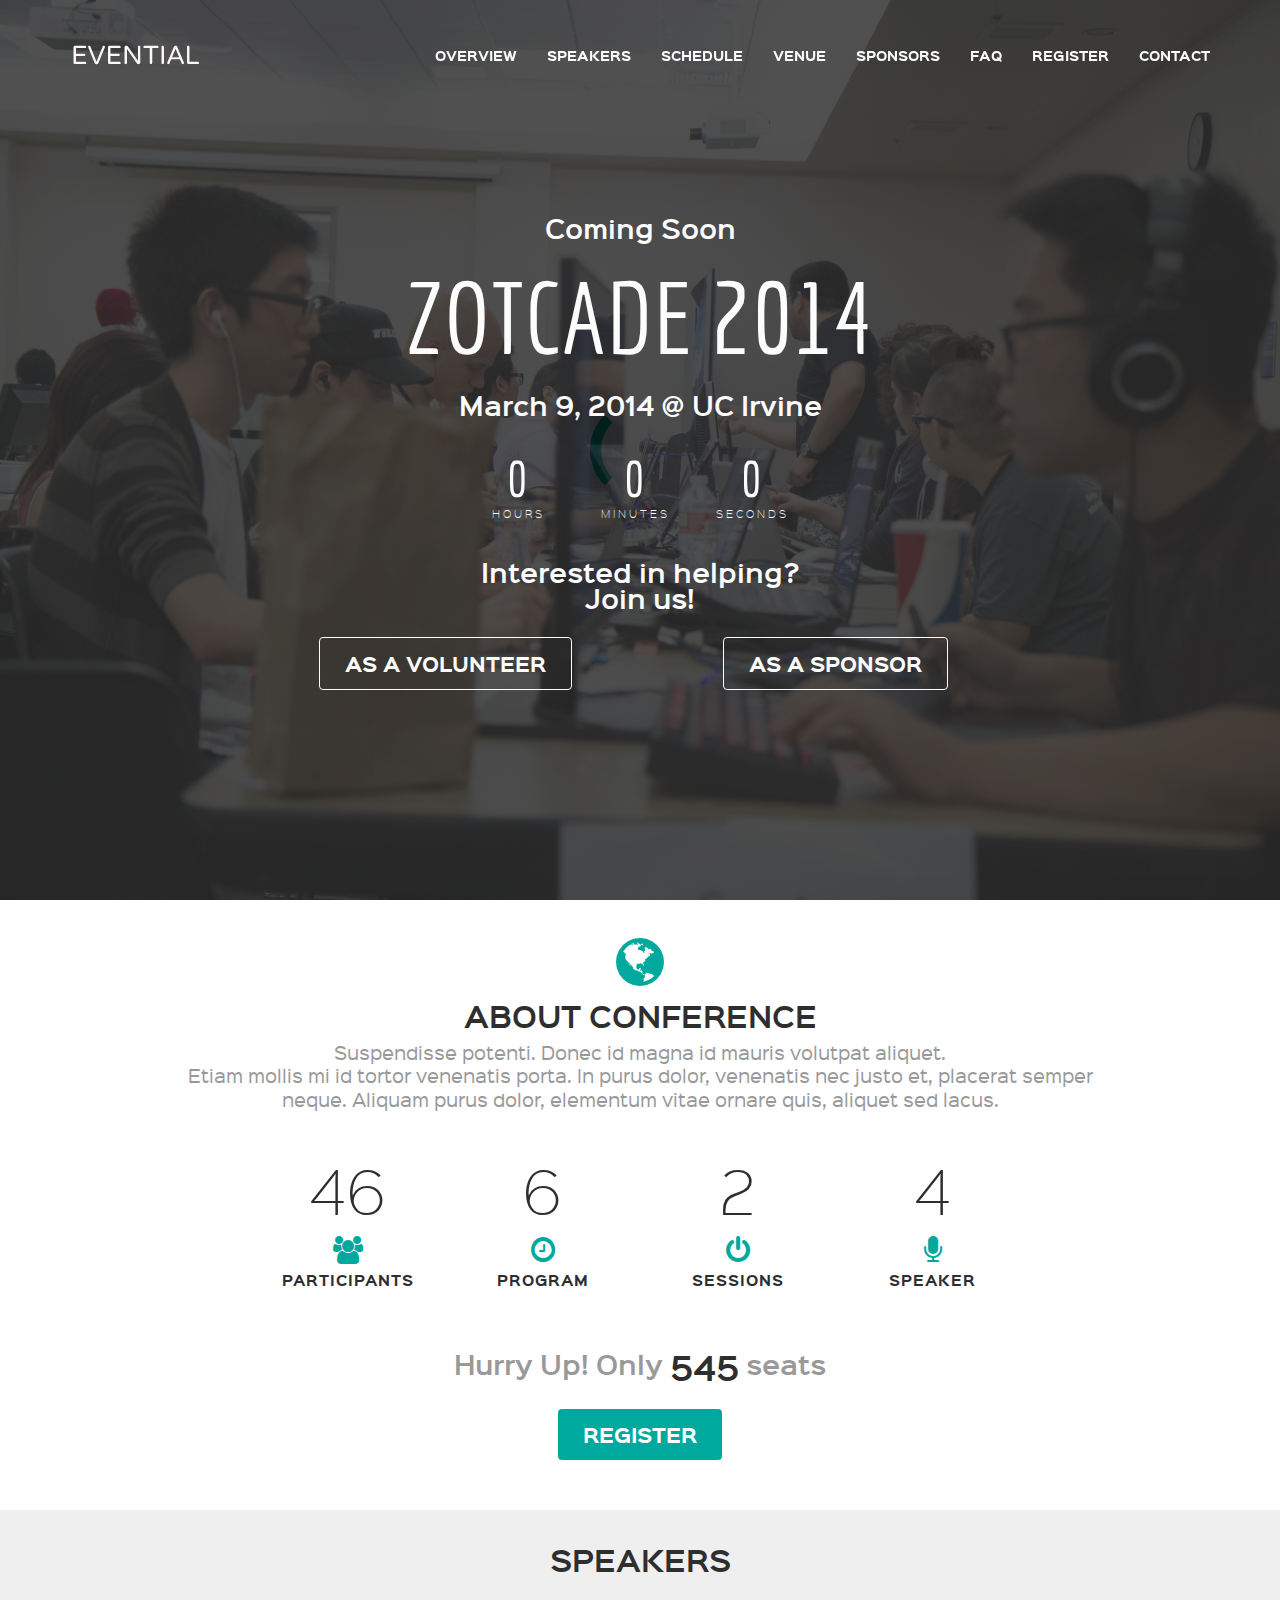
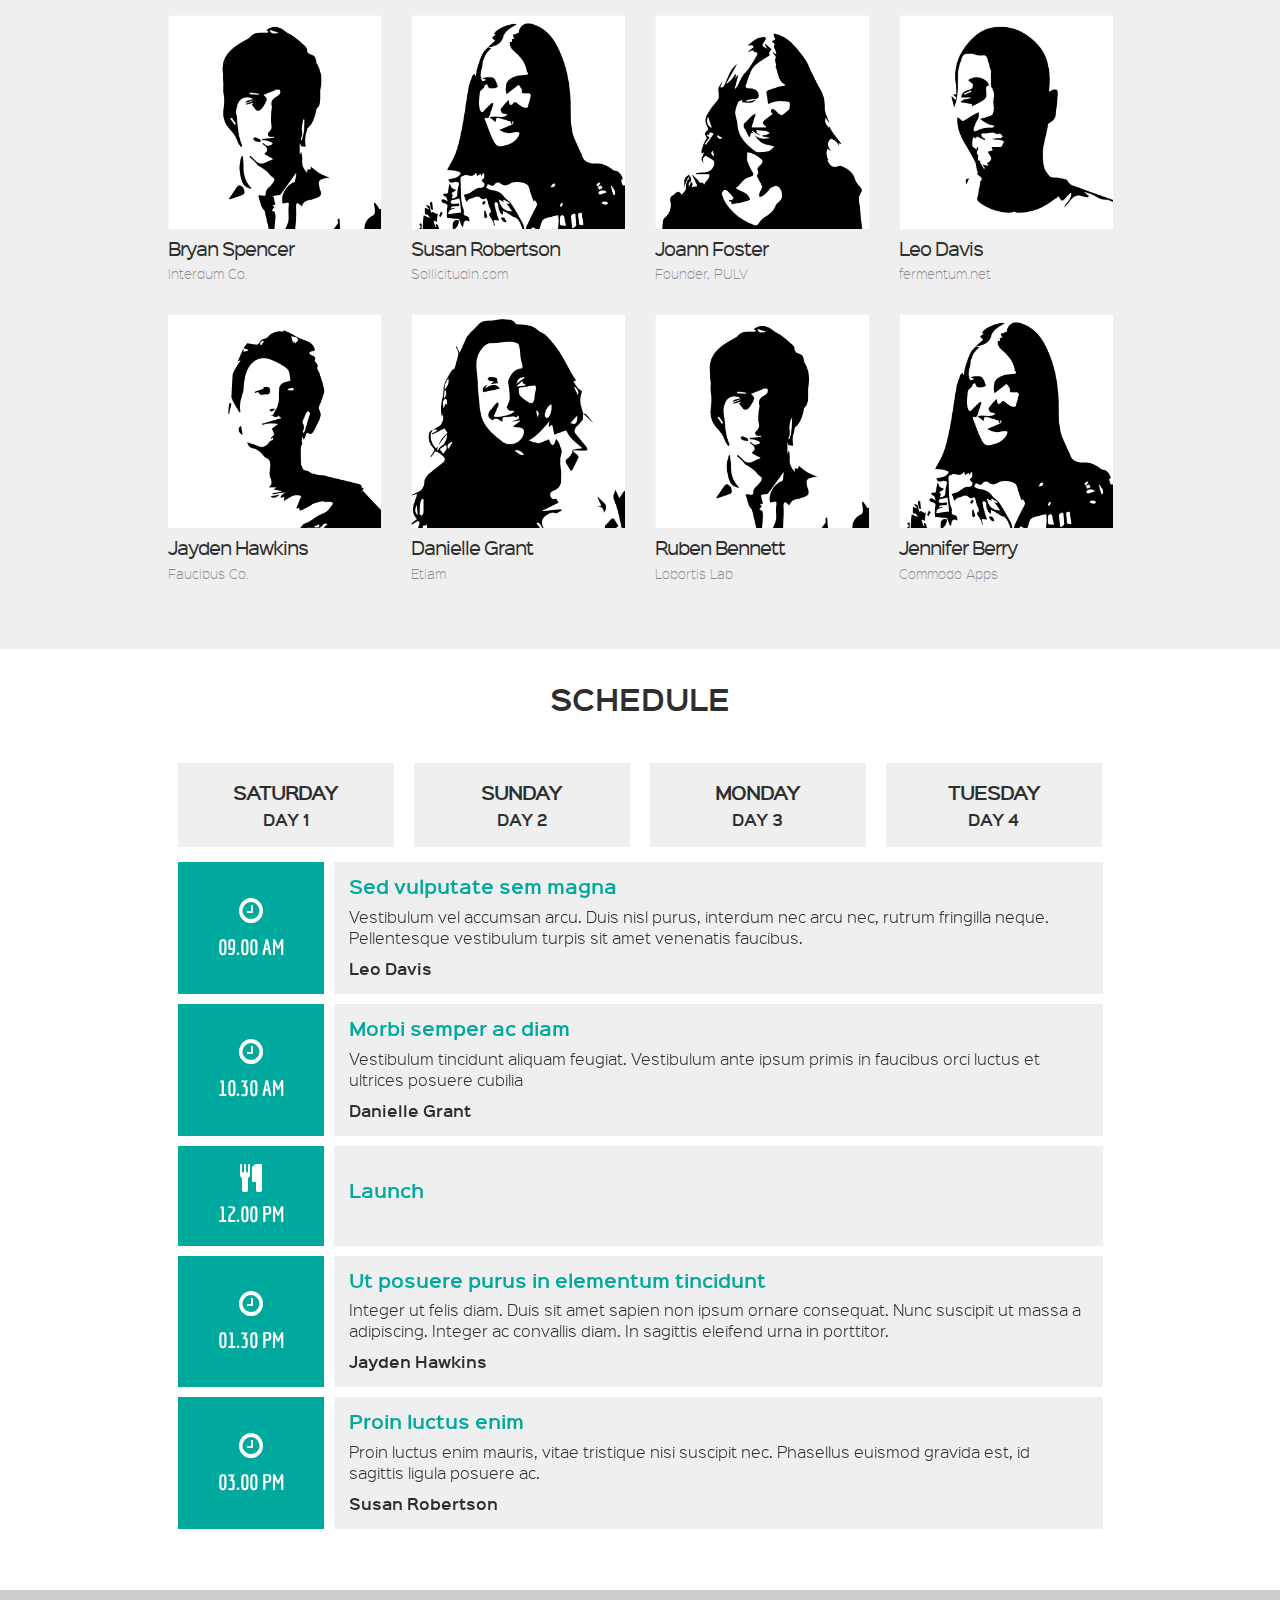
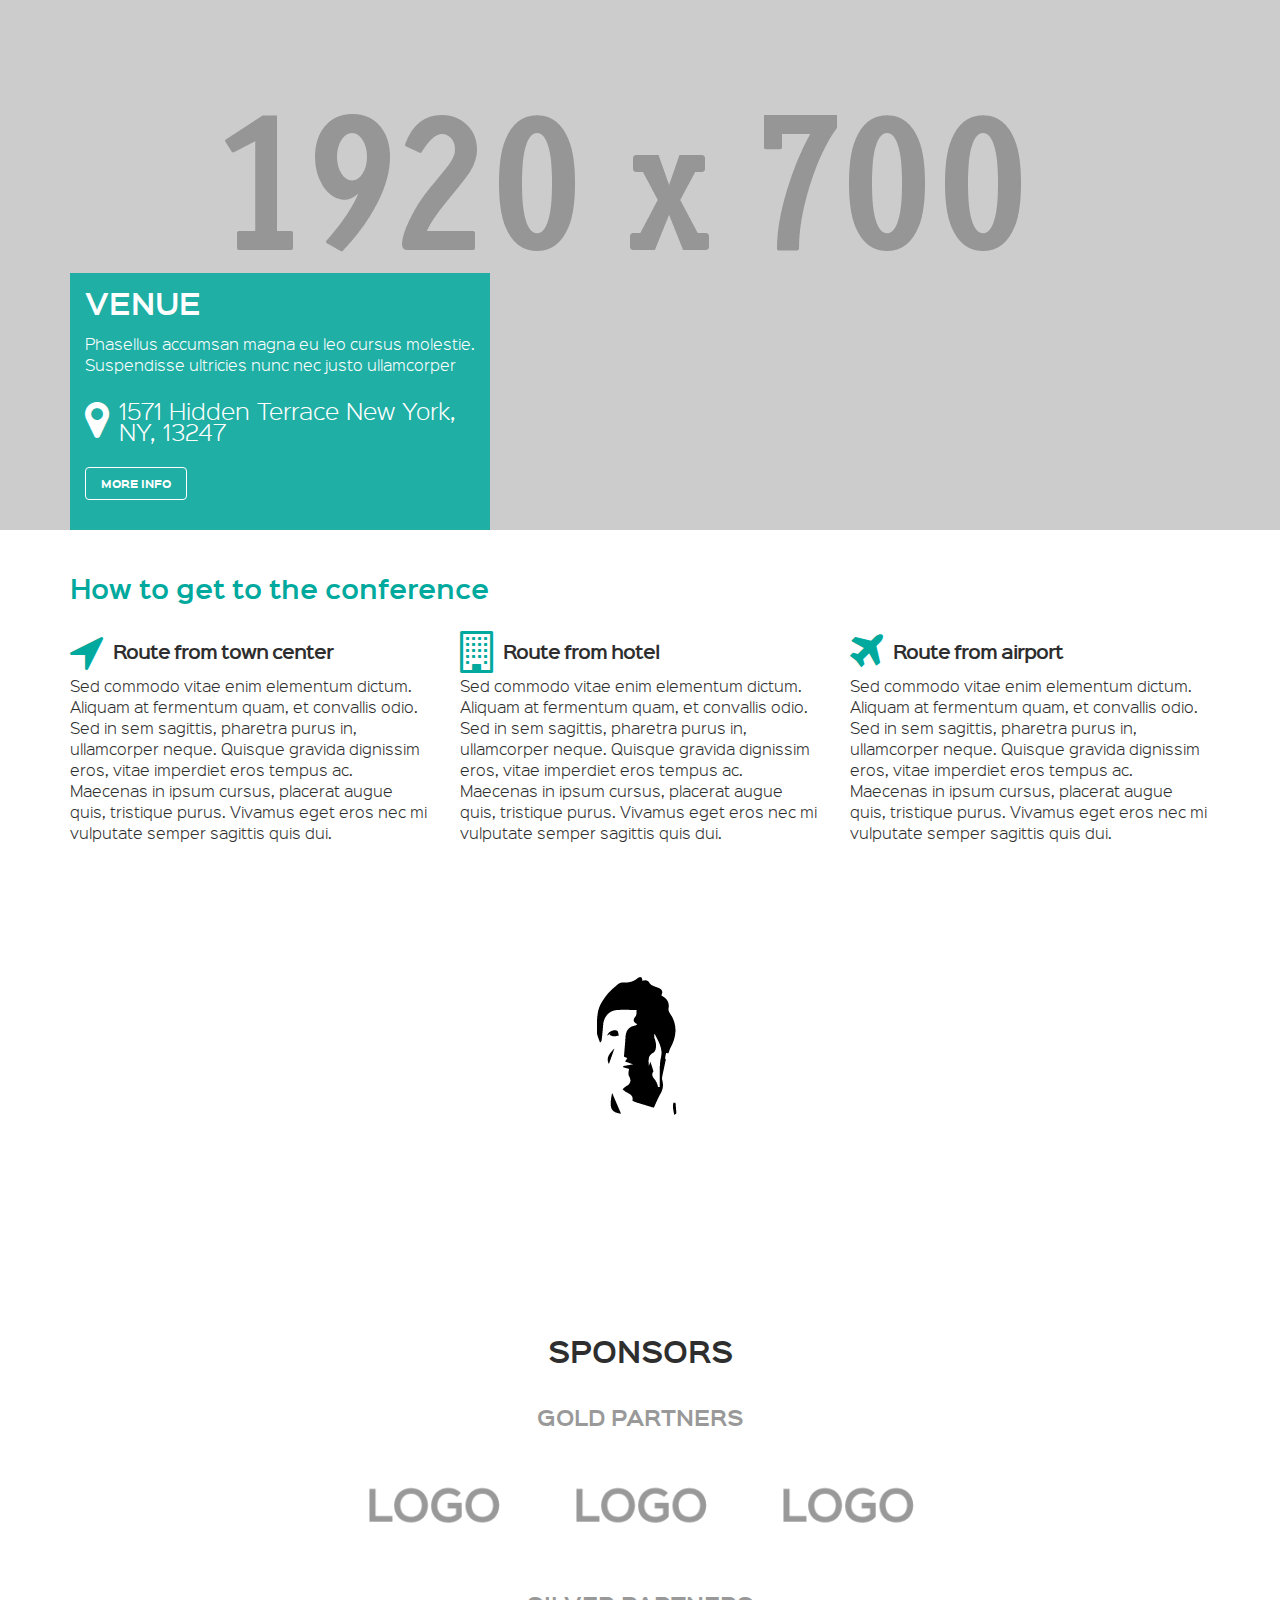
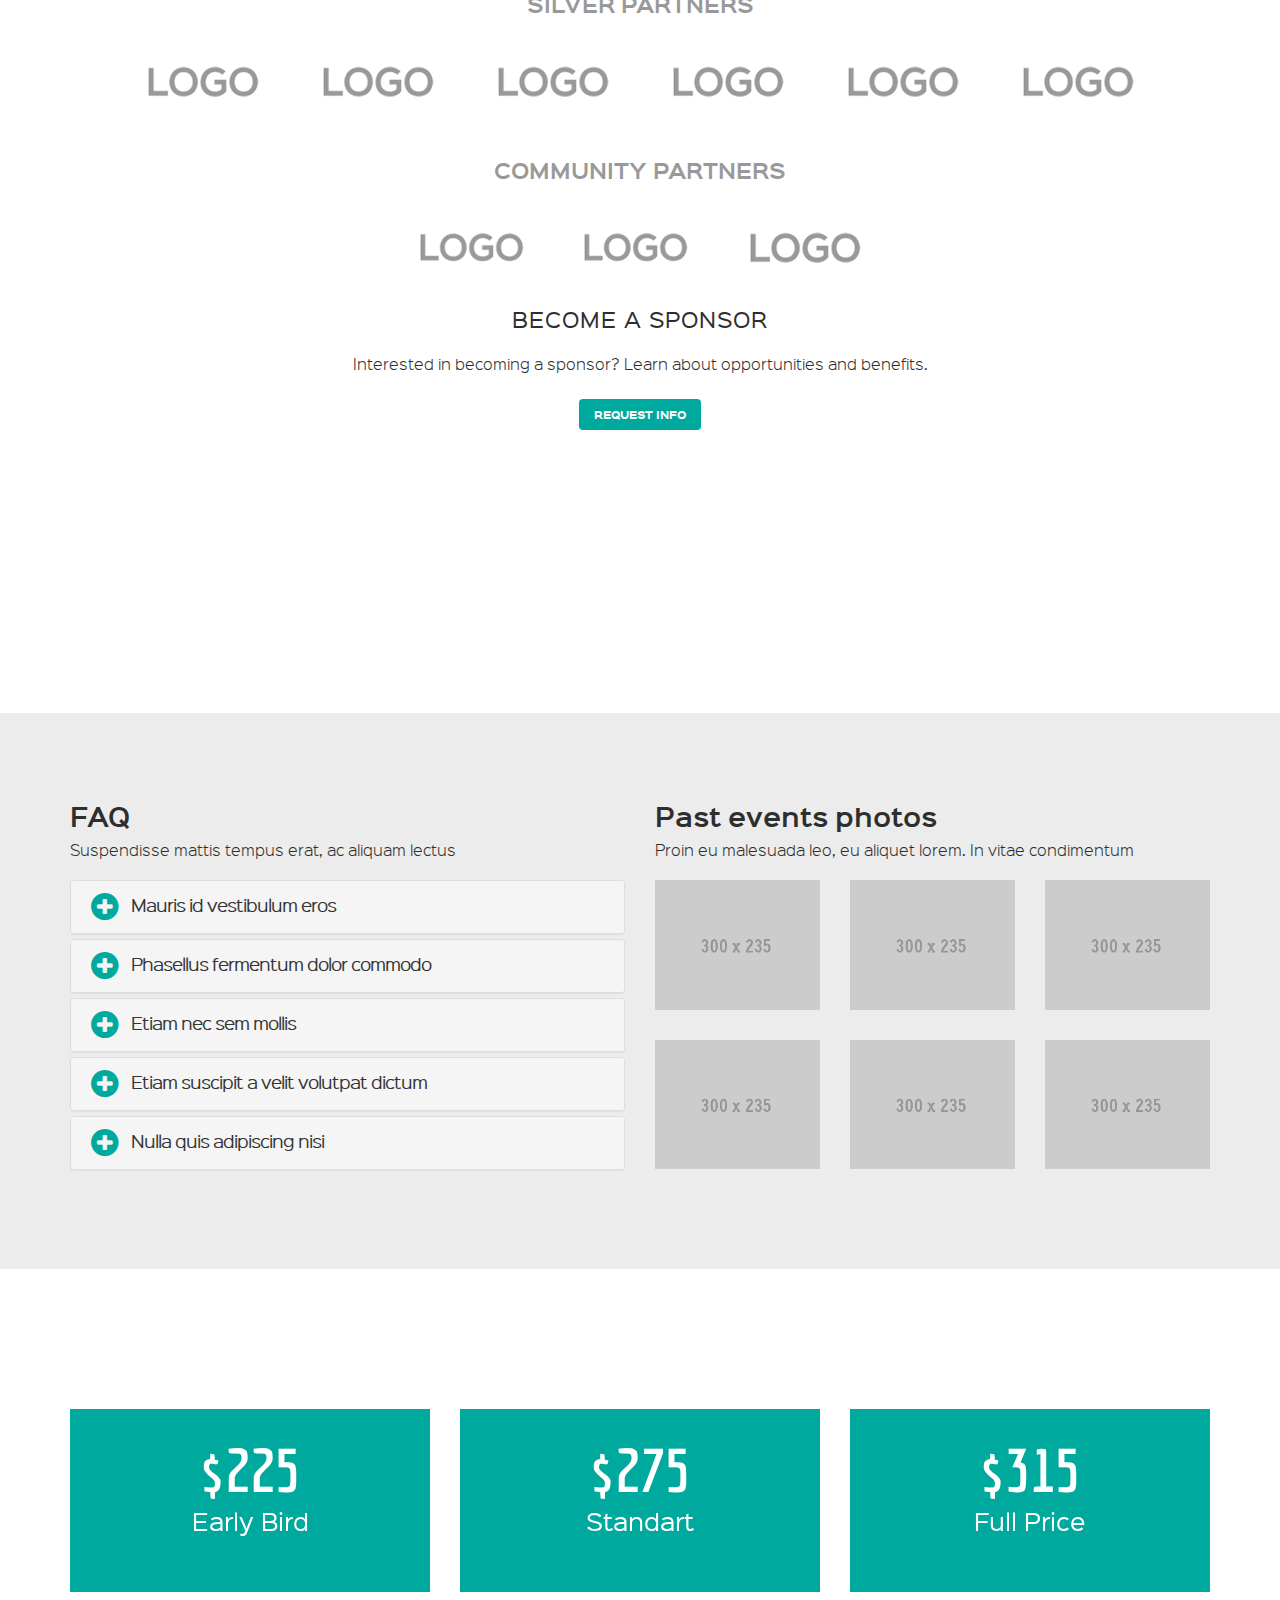
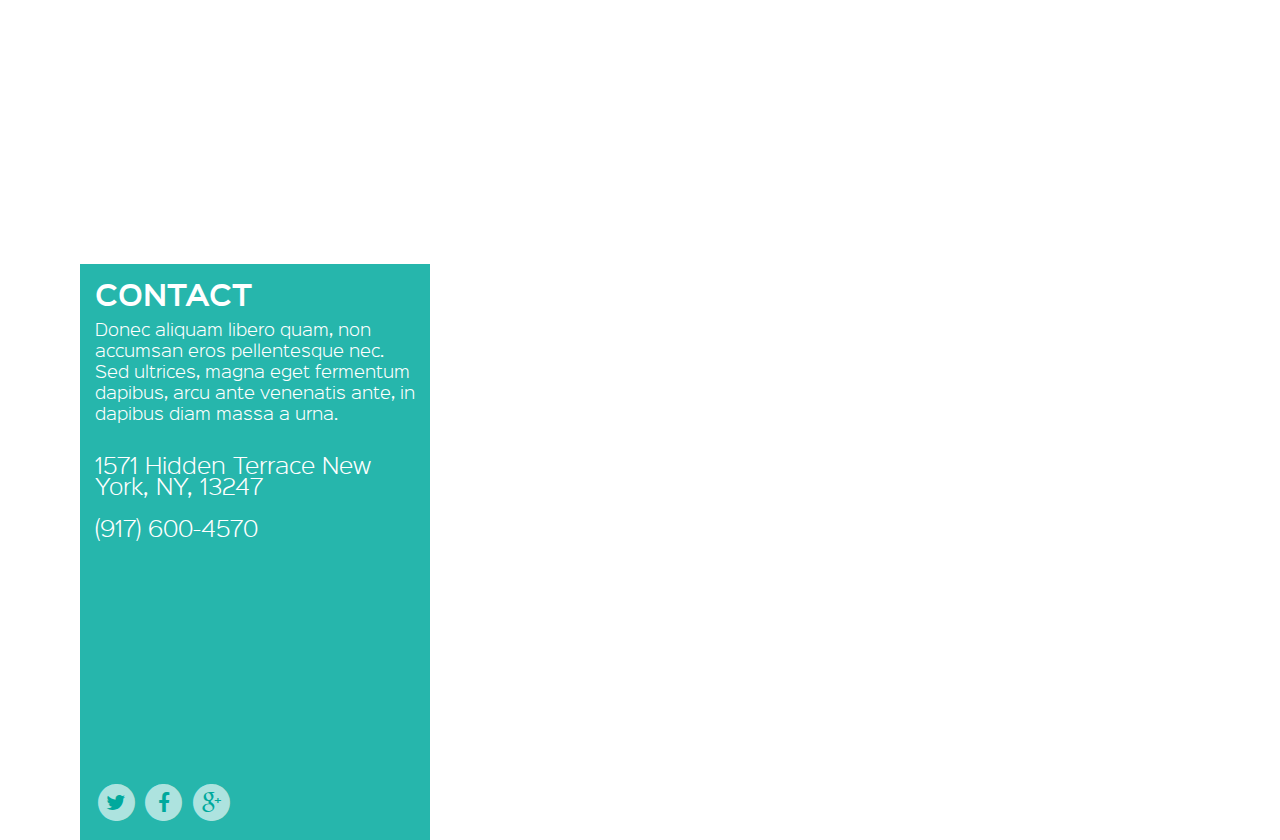
==== HTML/index.html @ 8c7cfa37 "all files for Zotcade website" ====
<!DOCTYPE html>
<!--[if lt IE 7]>      <html class="no-js lt-ie9 lt-ie8 lt-ie7"> <![endif]-->
<!--[if IE 7]>         <html class="no-js lt-ie9 lt-ie8"> <![endif]-->
<!--[if IE 8]>         <html class="no-js lt-ie9"> <![endif]-->
<!--[if gt IE 8]><!--> <html class="no-js"> <!--<![endif]-->
	<head>
    	
        <title>UCI | Zotcade 2014</title>
        
        <meta charset="utf-8">
        <meta http-equiv="X-UA-Compatible" content="IE=edge,chrome=1">
        <meta name="description" content="Evential - One Page Event HTML Template">
        <meta name="author" content="themecube">
        
        <!-- viewport settings -->
        <meta name="viewport" content="width=device-width, initial-scale=1.0, maximum-scale=1.0, user-scalable=no" />
        

        <!-- CSS -->
        <link rel="stylesheet" href="css/bootstrap.css">
        <link rel="stylesheet" href="css/font-awesome.min.css">
        <link rel="stylesheet" href="css/jquery.countdown.css">
        <link rel="stylesheet" href="css/magnific-popup.css">
        <link rel="stylesheet" href="css/flipCard.css">
        <link rel="stylesheet" href="css/owl.carousel.css">
        <link rel="stylesheet" href="css/owl.theme.css">
        
        <link rel="stylesheet" href="css/main.css">
        <link rel="stylesheet" href="css/color/green.css"><!-- Choose your color, green, blue, yellow, red, darkblue, purple -->


        <!-- Font -->
        <link href='http://fonts.googleapis.com/css?family=Economica:400,700' rel='stylesheet' type='text/css'>
        
        <!-- Favicon -->
        <link rel="shortcut icon" href="img/favicon.ico">


	</head>

	<body>
    
    	<!-- PRELOADING  -->
        <div id="preload">
        	<div class="preload">
                <div class="loader">
                    Loading...
                </div>
            </div>
        </div> 
        
        <!-- NAVIGATION -->
       	<nav class="navbar navbar-fixed-top navbar-custom" role="navigation">
          <!-- We use the fluid option here to avoid overriding the fixed width of a normal container within the narrow content columns. -->
          <div class="container">
            <div data-scroll-header class="navbar-header">
              <button type="button" class="navbar-toggle" data-toggle="collapse" data-target="#nav">
                <span class="sr-only">Toggle navigation</span>
                <span class="icon-bar"></span>
                <span class="icon-bar"></span>
                <span class="icon-bar"></span>
              </button>
              <!-- 131 x 55 px logo.png -->
              <a class="navbar-brand" href="index.html"> <img src="img/logo.png" alt="logo"> </a>
            </div>
    
            <div class="collapse navbar-collapse" id="nav">
              <ul class="nav navbar-nav navbar-right uppercase">
                <li><a data-scroll href="#overview">overview</a></li>
                <li><a data-scroll href="#speakers">Speakers</a></li>
                <li><a data-scroll href="#schedule">Schedule</a></li>
                <li><a data-scroll href="#venue">Venue</a></li>
                <li><a data-scroll href="#sponsors">Sponsors</a></li>
                <li><a data-scroll href="#faq-gallery">FAQ</a></li>
                <li><a data-scroll href="#register">Register</a></li>
                <li><a data-scroll href="#contact">Contact</a></li>
              </ul>
            </div><!-- /.navbar-collapse -->
          </div>
        </nav>
       
      	<!-- TOP -->
        <section id="top" data-stellar-background-ratio="0.5">
        	<div class="countdown">
                <div class="container">
                    <div class="row">
                    	<div class="col-lg-8 col-lg-offset-2 text-center">
                            <h3>Coming Soon</h3>
                        	<h1 class="uppercase">Zotcade 2014</h1>
                            <h3>March 9, 2014 @ UC Irvine</h3>
                        </div>
                        
                        <div class="col-md-4 col-lg-4 col-md-offset-4  text-center">
                            <div id="countdown"></div>
                            <h3> Interested in helping? Join us! </h3>
                        </div>

                        <!-- Left register button-->
                        <div class="col-lg-4 col-lg-offset-2 col-xs-6 text-center">
                            <!--<h3> Interested? Join Us! </h3> -->
                            <a class="button button-big button-light" data-scroll href="#register">As a Volunteer</a>
                        </div>

                        <div class="col-lg-4 col-xs-6 text-center">
                            <!--<h3> Interested? Join Us! </h3> -->
                            <a class="button button-big button-light" data-scroll href="#register">As a Sponsor</a>
                        </div>
                    </div>
                </div>
            </div>
        </section>
        
        <!-- OVERVIEW -->
        <section id="overview">
        	<div class="container">
            	<div class="row">
                	<div class="col-lg-10 col-lg-offset-1 text-center">
                    	<i class="fa fa-4x fa-globe"></i>
                    	<h2 class="uppercase">about conference</h2>
                        <p class="lead">Suspendisse potenti. Donec id magna id mauris volutpat aliquet.<br>Etiam mollis mi id tortor venenatis porta. In purus dolor, venenatis nec justo et, placerat semper neque. Aliquam purus dolor, elementum vitae ornare quis, aliquet sed lacus.</p>
                    </div>
                    
                    
                    <!-- MILESTONE -->
                    <div id="milestone">
                        <div class="col-lg-8 col-lg-offset-2 text-center">
                            <div class="row">
                            
                                <div class="fact col-xs-6 col-md-3 col-lg-3">
                                    <p class="timer" data-to="575" data-speed="10000"></p>
                                    <i class="fa fa-2x fa-users"></i>
                                    <p>participants</p>
                                    
                                </div>
                            
                                <div class="fact col-xs-6 col-md-3 col-lg-3">
                                    <p class="timer" data-to="76" data-speed="10000"></p>
                                    <i class="fa fa-2x fa-clock-o"></i>
                                    <p>program</p>
                                </div>
                            
                                <div class="fact col-xs-6 col-md-3 col-lg-3">
                                    <p class="timer" data-to="28" data-speed="10000"></p>
                                    <i class="fa fa-2x fa-power-off"></i>
                                    <p>sessions</p>
                                </div>
                            
                                <div class="fact col-xs-6 col-md-3 col-lg-3">
                                    <p class="timer" data-to="49" data-speed="10000"></p>
                                    <i class="fa fa-2x fa-microphone"></i>
                                    <p>speaker</p>
                                </div>
                                
                            </div>
                        </div>
                    </div>
                    
                    
                    <div class="col-lg-8 col-lg-offset-2 text-center">
                    	<h3>Hurry Up! Only <span class="timer" data-from="575" data-to="198" data-speed="10000"></span> seats</h3>
                    	<a class="button button-big button-dark" data-scroll href="#register">register</a>
                    </div>
                   
                </div>
            </div>
        </section>
        
        <!-- SPEAKERS -->
        <section id="speakers">
        	<div class="container">
            	<div class="row">
                	<div class="col-lg-10 col-lg-offset-1">
                    	<h2 class="uppercase text-center">speakers</h2>
                        
                        <div class="row">
                        	
                            <!-- speaker 1 -->
                        	<div class="speaker col-xs-12 col-sm-4 col-md-3 col-lg-3">
                                <figure>
                                    <img class="img-responsive" src="img/speaker1.png" alt="">
                                	<figcaption>
                                    	<h4>Bryan Spencer</h4> 
                                        <p>Aliquam ut laoreet velit. Proin orci est, vulputate aliquam eu, tincidunt laoreet lorem.</p>
                                        <a class="speaker-detail" href="speaker-detail.html"><i class="fa fa-2x fa-external-link"></i></a>
                                        <div class="social">
                                        	<a href="#"><i class="fa fa-2x fa-facebook-square"></i></a>
                                            <a href="#"><i class="fa fa-2x fa-twitter-square"></i></a>
                                        </div>
                                    </figcaption>
                                </figure>
                                
                                <h4>Bryan Spencer</h4>
                                <span class="title">Interdum Co.</span>
                            </div>
                            
                            <!-- speaker 2 -->
                            <div class="speaker col-xs-12 col-sm-4 col-md-3 col-lg-3">
                                <figure>
                                    <img class="img-responsive" src="img/speaker2.png" alt="">
                                	<figcaption>
                                    	<h4>Susan Robertson</h4>
                                        <p>Aliquam ut laoreet velit. Proin orci est, vulputate aliquam eu, tincidunt laoreet lorem.</p>
                                        <a class="speaker-detail" href="speaker-detail.html"><i class="fa fa-2x fa-external-link"></i></a>
                                        <div class="social">
                                        	<a href="#"><i class="fa fa-2x fa-facebook-square"></i></a>
                                            <a href="#"><i class="fa fa-2x fa-twitter-square"></i></a>
                                        </div>
                                    </figcaption>
                                </figure>
                                
                                <h4>Susan Robertson</h4>
                                <span class="title">Sollicitudin.com</span>
                            </div>
                            
                            <!-- speaker 3 -->
                            <div class="speaker col-xs-12 col-sm-4 col-md-3 col-lg-3">
                                <figure>
                                    <img class="img-responsive" src="img/speaker3.png" alt="">
                                	<figcaption>
                                    	<h4>Joann Foster</h4>
                                        <p>Aliquam ut laoreet velit. Proin orci est, vulputate aliquam eu, tincidunt laoreet lorem.</p>
                                        <a class="speaker-detail" href="speaker-detail.html"><i class="fa fa-2x fa-external-link"></i></a>
                                        <div class="social">
                                        	<a href="#"><i class="fa fa-2x fa-facebook-square"></i></a>
                                            <a href="#"><i class="fa fa-2x fa-twitter-square"></i></a>
                                        </div>
                                    </figcaption>
                                </figure>
                                
                                <h4>Joann Foster</h4>
                                <span class="title">Founder, PULV</span>
                            </div>
                            
                            <!-- speaker 4 -->
                            <div class="speaker col-xs-12 col-sm-4 col-md-3 col-lg-3">
                                <figure>
                                    <img class="img-responsive" src="img/speaker4.png" alt="">
                                	<figcaption>
                                    	<h4>Leo Davis</h4>
                                        <p>Aliquam ut laoreet velit. Proin orci est, vulputate aliquam eu, tincidunt laoreet lorem.</p>
                                        <a class="speaker-detail" href="speaker-detail.html"><i class="fa fa-2x fa-external-link"></i></a>
                                        <div class="social">
                                        	<a href="#"><i class="fa fa-2x fa-facebook-square"></i></a>
                                            <a href="#"><i class="fa fa-2x fa-twitter-square"></i></a>
                                        </div>
                                    </figcaption>
                                </figure>
                                
                                <h4>Leo Davis</h4>
                                <span class="title">fermentum.net</span>
                            </div>
                            
                            <!-- speaker 5 -->
                            <div class="speaker col-xs-12 col-sm-4 col-md-3 col-lg-3">
                                <figure>
                                    <img class="img-responsive" src="img/speaker5.png" alt="">
                                	<figcaption>
                                    	<h4>Jayden Hawkins</h4>
                                        <p>Aliquam ut laoreet velit. Proin orci est, vulputate aliquam eu, tincidunt laoreet lorem.</p>
                                        <a class="speaker-detail" href="speaker-detail.html"><i class="fa fa-2x fa-external-link"></i></a>
                                        <div class="social">
                                        	<a href="#"><i class="fa fa-2x fa-facebook-square"></i></a>
                                            <a href="#"><i class="fa fa-2x fa-twitter-square"></i></a>
                                        </div>
                                    </figcaption>
                                </figure>
                                
                                <h4>Jayden Hawkins</h4>
                                <span class="title">Faucibus Co.</span>
                            </div>
                            
                            <!-- speaker 6 -->
                            <div class="speaker col-xs-12 col-sm-4 col-md-3 col-lg-3">
                                <figure>
                                    <img class="img-responsive" src="img/speaker6.png" alt="">
                                	<figcaption>
                                    	<h4>Danielle Grant</h4>
                                        <p>Aliquam ut laoreet velit. Proin orci est, vulputate aliquam eu, tincidunt laoreet lorem.</p>
                                        <a class="speaker-detail" href="speaker-detail.html"><i class="fa fa-2x fa-external-link"></i></a>
                                        <div class="social">
                                        	<a href="#"><i class="fa fa-2x fa-facebook-square"></i></a>
                                            <a href="#"><i class="fa fa-2x fa-twitter-square"></i></a>
                                        </div>
                                    </figcaption>
                                </figure>
                                
                                <h4>Danielle Grant</h4>
                                <span class="title">Etiam</span>
                            </div>
                            
                            <!-- speaker 7 -->
                            <div class="speaker col-xs-12 col-sm-4 col-md-3 col-lg-3">
                                <figure>
                                    <img class="img-responsive" src="img/speaker7.png" alt="">
                                	<figcaption>
                                    	<h4>Ruben Bennett</h4>
                                        <p>Aliquam ut laoreet velit. Proin orci est, vulputate aliquam eu, tincidunt laoreet lorem.</p>
                                        <a class="speaker-detail" href="speaker-detail.html"><i class="fa fa-2x fa-external-link"></i></a>
                                        <div class="social">
                                        	<a href="#"><i class="fa fa-2x fa-facebook-square"></i></a>
                                            <a href="#"><i class="fa fa-2x fa-twitter-square"></i></a>
                                        </div>
                                    </figcaption>
                                </figure>
                                
                                <h4>Ruben Bennett</h4>
                                <span class="title">Lobortis Lab</span>
                            </div>
                            
                            <!-- speaker 8 -->
                            <div class="speaker col-xs-12 col-sm-4 col-md-3 col-lg-3">
                                <figure>
                                    <img class="img-responsive" src="img/speaker8.png" alt="">
                                	<figcaption>
                                    	<h4>Jennifer Berry</h4>
                                        <p>Aliquam ut laoreet velit. Proin orci est, vulputate aliquam eu, tincidunt laoreet lorem.</p>
                                        <a class="speaker-detail" href="speaker-detail.html"><i class="fa fa-2x fa-external-link"></i></a>
                                        <div class="social">
                                        	<a href="#"><i class="fa fa-2x fa-facebook-square"></i></a>
                                            <a href="#"><i class="fa fa-2x fa-twitter-square"></i></a>
                                        </div>
                                    </figcaption>
                                </figure>
                                
                                <h4>Jennifer Berry</h4>
                                <span class="title">Commodo Apps</span>
                            </div>
  
                        </div>
                    </div>
                </div>
            </div>
        </section>

        <!-- SCHEDULE -->
        <section id="schedule">
        	<div class="container">
            	<div class="row">
                	<div class="col-lg-10 col-lg-offset-1">
                    	<h2 class="uppercase text-center">Schedule</h2>
                        
                        <div id="days" class="owl-carousel">
                        	<div class="item uppercase">
                            	<h4 class="uppercase hidden-xs">saturday</h4>
                            	<h5>day 1</h5>
                            </div>
                            
                            <div class="item uppercase">
                            	<h4 class="uppercase hidden-xs">sunday</h4>
                            	<h5>day 2</h5>
                            </div>
                            
                            <div class="item uppercase">
                            	<h4 class="uppercase hidden-xs">monday</h4>
                            	<h5>day 3</h5>
                            </div>
                            
                            <div class="item uppercase">
                            	<h4 class="uppercase hidden-xs">tuesday</h4>
                            	<h5>day 4</h5>
                            </div>
						</div>
                        
                        <div id="timetable" class="owl-carousel owl-theme">
                        
                            <!-- DAY 1 -->
                            <div id="day1" class="item">
                            
                                <div class="event">
                                    <div class="event-inner">
                                        <div class="icon">
                                            <i class="fa fa-2x fa-clock-o"></i>
                                            <span class="time">09.00 AM</span>
                                        </div>
                                        
                                        <div class="description">
                                            <h3>Sed vulputate sem magna</h3>
                                            <p>Vestibulum vel accumsan arcu. Duis nisl purus, interdum nec arcu nec, rutrum fringilla neque. Pellentesque vestibulum turpis sit amet venenatis faucibus.</p>
                                            <span class="name">Leo Davis</span>
                                        </div>
                                    </div>
                                </div>
                                
                                <div class="event">
                                    <div class="event-inner">
                                        <div class="icon">
                                            <i class="fa fa-2x fa-clock-o"></i>
                                            <span class="time">10.30 AM</span>
                                        </div>
                                        
                                        <div class="description">
                                            <h3>Morbi semper ac diam</h3>
                                            <p>Vestibulum tincidunt aliquam feugiat. Vestibulum ante ipsum primis in faucibus orci luctus et ultrices posuere cubilia</p>
                                            <span class="name">Danielle Grant</span>
                                        </div>
                                    </div>
                                </div>
                                
                                <div class="event">
                                    <div class="event-inner">
                                        <div class="icon">
                                            <i class="fa fa-2x fa-cutlery"></i>
                                            <span class="time">12.00 PM</span>
                                        </div>
                                        
                                        <div class="description">
                                            <h3>Launch</h3>
                                        </div>
                                    </div>
                                </div>
                                
                                <div class="event">
                                    <div class="event-inner">
                                        <div class="icon">
                                            <i class="fa fa-2x fa-clock-o"></i>
                                            <span class="time">01.30 PM</span>
                                        </div>
                                        
                                        <div class="description">
                                            <h3>Ut posuere purus in elementum tincidunt</h3>
                                            <p>Integer ut felis diam. Duis sit amet sapien non ipsum ornare consequat. Nunc suscipit ut massa a adipiscing. Integer ac convallis diam. In sagittis eleifend urna in porttitor.</p>
                                            <span class="name">Jayden Hawkins</span>
                                        </div>
                                    </div>
                                </div>
                                
                                <div class="event">
                                    <div class="event-inner">
                                        <div class="icon">
                                            <i class="fa fa-2x fa-clock-o"></i>
                                            <span class="time">03.00 PM</span>
                                        </div>
                                        
                                        <div class="description">
                                            <h3>Proin luctus enim</h3>
                                            <p>Proin luctus enim mauris, vitae tristique nisi suscipit nec. Phasellus euismod gravida est, id sagittis ligula posuere ac.</p>
                                            <span class="name">Susan Robertson</span>
                                        </div>
                                    </div>
                                </div>
                            
                            </div>
                            
                            <!-- DAY 2 -->
                            <div id="day2" class="item">
                            
                                <div class="event">
                                    <div class="event-inner">
                                        <div class="icon">
                                            <i class="fa fa-2x fa-clock-o"></i>
                                            <span class="time">09.30 AM</span>
                                        </div>
                                        
                                        <div class="description">
                                            <h3>Quis bibendum purus viverra id</h3>
                                            <p>Nulla nulla risus, feugiat ut semper id, luctus ac neque. Sed fringilla, metus at elementum elementum, tortor ipsum convallis mi, non luctus sapien urna sed purus.</p>
                                            <span class="name">Warren Wallace</span>
                                        </div>
                                    </div>
                                </div>
                                
                                <div class="event">
                                    <div class="event-inner">
                                        <div class="icon">
                                            <i class="fa fa-2x fa-clock-o"></i>
                                            <span class="time">11.00 AM</span>
                                        </div>
                                        
                                        <div class="description">
                                            <h3>Aliquam pretium fringilla dignissim</h3>
                                            <p>Phasellus faucibus id est at tristique. Maecenas id metus posuere, pharetra tellus eu, iaculis elit. Etiam nec fringilla enim.</p>
                                            <span class="name">Marie Sanchez</span>
                                        </div>
                                    </div>
                                </div>
                                
                                <div class="event">
                                    <div class="event-inner">
                                        <div class="icon">
                                            <i class="fa fa-2x fa-cutlery"></i>
                                            <span class="time">12.30 PM</span>
                                        </div>
                                        
                                        <div class="description">
                                            <h3>Launch</h3>
                                        </div>
                                    </div>
                                </div>
                                
                                <div class="event">
                                    <div class="event-inner">
                                        <div class="icon">
                                            <i class="fa fa-2x fa-clock-o"></i>
                                            <span class="time">02.00 PM</span>
                                        </div>
                                        
                                        <div class="description">
                                            <h3>Interdum et malesuada fames ac ante ipsum</h3>
                                            <p>Integer ut felis diam. Duis sit amet sapien non ipsum ornare consequat. Nunc suscipit ut massa a adipiscing. Integer ac convallis diam. In sagittis eleifend urna in porttitor.</p>
                                            <span class="name">Larry Watson</span>
                                        </div>
                                    </div>
                                </div>
                                
                                <div class="event">
                                    <div class="event-inner">
                                        <div class="icon">
                                            <i class="fa fa-2x fa-clock-o"></i>
                                            <span class="time">03.30 PM</span>
                                        </div>
                                        
                                        <div class="description">
                                            <h3>Integer placerat scelerisque pharetra</h3>
                                            <p>Mauris laoreet lorem dapibus, mollis mi nec, lacinia neque. Cras bibendum orci lectus, aliquet auctor ante lobortis in</p>
                                            <span class="name">Randy Graves</span>
                                        </div>
                                    </div>
                                </div>
                            
                            </div>
                            
                            <!-- DAY 3 -->
                            <div id="day3" class="item">
                            
                                <div class="event">
                                    <div class="event-inner">
                                        <div class="icon">
                                            <i class="fa fa-2x fa-clock-o"></i>
                                            <span class="time">09.00 AM</span>
                                        </div>
                                        
                                        <div class="description">
                                            <h3>Etiam adipiscing consequat malesuada</h3>
                                            <p>Duis sit amet pulvinar est. Nullam vehicula gravida porttitor. Nullam accumsan ornare massa ut porta. Ut turpis neque, sodales eu venenatis ut, tincidunt id neque. Etiam porttitor sapien a velit mollis fringilla nec nec lorem.</p>
                                            <span class="name">Brandie Peterson</span>
                                        </div>
                                    </div>
                                </div>
                                
                                <div class="event">
                                    <div class="event-inner">
                                        <div class="icon">
                                            <i class="fa fa-2x fa-clock-o"></i>
                                            <span class="time">10.30 AM</span>
                                        </div>
                                        
                                        <div class="description">
                                            <h3>Vestibulum eget dui enim</h3>
                                            <p>Maecenas faucibus odio vitae nibh tempus cursus. Nulla nec commodo justo, non pellentesque enim.</p>
                                            <span class="name">Bertha Lane</span>
                                        </div>
                                    </div>
                                </div>
                                
                                <div class="event">
                                    <div class="event-inner">
                                        <div class="icon">
                                            <i class="fa fa-2x fa-cutlery"></i>
                                            <span class="time">12.00 PM</span>
                                        </div>
                                        
                                        <div class="description">
                                            <h3>Launch</h3>
                                        </div>
                                    </div>
                                </div>
                                
                                <div class="event">
                                    <div class="event-inner">
                                        <div class="icon">
                                            <i class="fa fa-2x fa-clock-o"></i>
                                            <span class="time">01.30 PM</span>
                                        </div>
                                        
                                        <div class="description">
                                            <h3>Nullam a condimentum diam, a elementum diam</h3>
                                            <p>Suspendisse fermentum commodo risus in ultricies. Vivamus semper lacinia nibh ut lobortis. Morbi odio arcu, ultricies ac ipsum nec, imperdiet luctus enim.</p>
                                            <span class="name">Vincent Dunn</span>
                                        </div>
                                    </div>
                                </div>
                                
                                <div class="event">
                                    <div class="event-inner">
                                        <div class="icon">
                                            <i class="fa fa-2x fa-clock-o"></i>
                                            <span class="time">03.00 PM</span>
                                        </div>
                                        
                                        <div class="description">
                                            <h3>Quisque ut elementum dui, non adipiscing sapien</h3>
                                            <p>Vivamus ac pellentesque sem, congue iaculis dolor. Sed id eros congue, ornare justo eget, placerat nibh. Sed fermentum lorem est. Ut venenatis lacus ut urna tempus aliquam.</p>
                                            <span class="name">Vicki Phillips</span>
                                        </div>
                                    </div>
                                </div>
                            
                            </div>
                            
                            <!-- DAY 4 -->
                            <div id="day4" class="item">
                            
                                <div class="event">
                                    <div class="event-inner">
                                        <div class="icon">
                                            <i class="fa fa-2x fa-clock-o"></i>
                                            <span class="time">09.30 AM</span>
                                        </div>
                                        
                                        <div class="description">
                                            <h3>In tincidunt sollicitudin sapien vitae tincidunt</h3>
                                            <p>Uspendisse sed scelerisque eros. Aenean a mi libero. Morbi imperdiet massa in dapibus lobortis.</p>
                                            <span class="name">Genesis Daniels</span>
                                        </div>
                                    </div>
                                </div>
                                
                                <div class="event">
                                    <div class="event-inner">
                                        <div class="icon">
                                            <i class="fa fa-2x fa-clock-o"></i>
                                            <span class="time">11.30 AM</span>
                                        </div>
                                        
                                        <div class="description">
                                            <h3>Aliquam erat volutpat</h3>
                                            <p>Proin consequat mauris in sem aliquet tempor. Sed sodales libero lectus, quis laoreet diam sagittis vitae. Quisque quis sem sit amet ipsum eleifend eleifend.</p>
                                            <span class="name">Carmen Hicks</span>
                                        </div>
                                    </div>
                                </div>
                                
                                <div class="event">
                                    <div class="event-inner">
                                        <div class="icon">
                                            <i class="fa fa-2x fa-cutlery"></i>
                                            <span class="time">01.00 PM</span>
                                        </div>
                                        
                                        <div class="description">
                                            <h3>Launch</h3>
                                        </div>
                                    </div>
                                </div>
                                
                                <div class="event">
                                    <div class="event-inner">
                                        <div class="icon">
                                            <i class="fa fa-2x fa-clock-o"></i>
                                            <span class="time">02.30 PM</span>
                                        </div>
                                        
                                        <div class="description">
                                            <h3>Nulla porta enim aliquet sem rutrum convallis</h3>
                                            <p>Nam imperdiet tellus ac interdum congue. Sed nulla metus, posuere eu auctor vel, imperdiet et leo.</p>
                                            <span class="name">Dean Henderson</span>
                                        </div>
                                    </div>
                                </div>
                                
                                <div class="event">
                                    <div class="event-inner">
                                        <div class="icon">
                                            <i class="fa fa-2x fa-clock-o"></i>
                                            <span class="time">03.30 PM</span>
                                        </div>
                                        
                                        <div class="description">
                                            <h3>Proin luctus enim</h3>
                                            <p>Proin luctus enim mauris, vitae tristique nisi suscipit nec. Phasellus euismod gravida est, id sagittis ligula posuere ac.</p>
                                            <span class="name">Connie Cox</span>
                                        </div>
                                    </div>
                                </div>
                            
                            </div>
                        
                        </div>
                        
                    </div>
                </div>
            </div>
        </section>
        
        <!-- VENUE -->
        <section id="venue">
			<div class="venue">
            	<div class="container">
                	<div class="row">
                    	<div class="venue-address">
                            <h2 class="uppercase">venue</h2>
                            <p>Phasellus accumsan magna eu leo cursus molestie.<br>Suspendisse ultricies nunc nec justo ullamcorper</p>
                            
                            <p class="address">
                            <i class="fa fa-2x fa-map-marker fa-inverse"></i>
                            	1571 Hidden Terrace New York,<br>
								NY, 13247
                            </p>
                            
                            <a class="button button-light" href="#">more info</a>
                        </div>
                    </div>
                </div>
            </div>
            
            <div class="container">
            	<div class="row">
                	<div class="col-lg-12">
                    	<h3>How to get to the conference</h3>
                    </div>
                    
                    <div class="col-md-4 col-lg-4">
                    	<i class="fa fa-3x fa-location-arrow"></i>
                    	<h4>Route from town center</h4>
                        <p>Sed commodo vitae enim elementum dictum. Aliquam at fermentum quam, et convallis odio. Sed in sem sagittis, pharetra purus in, ullamcorper neque. Quisque gravida dignissim eros, vitae imperdiet eros tempus ac. Maecenas in ipsum cursus, placerat augue quis, tristique purus. Vivamus eget eros nec mi vulputate semper sagittis quis dui. </p>
                    </div>
                    
                    <div class="col-md-4 col-lg-4">
                    	<i class="fa fa-3x fa-building-o"></i>
                    	<h4>Route from hotel</h4>
                        <p>Sed commodo vitae enim elementum dictum. Aliquam at fermentum quam, et convallis odio. Sed in sem sagittis, pharetra purus in, ullamcorper neque. Quisque gravida dignissim eros, vitae imperdiet eros tempus ac. Maecenas in ipsum cursus, placerat augue quis, tristique purus. Vivamus eget eros nec mi vulputate semper sagittis quis dui. </p>
                    </div>
                    
                    <div class="col-md-4 col-lg-4">
                    	<i class="fa fa-3x fa-plane"></i>
                    	<h4>Route from airport</h4>
                        <p>Sed commodo vitae enim elementum dictum. Aliquam at fermentum quam, et convallis odio. Sed in sem sagittis, pharetra purus in, ullamcorper neque. Quisque gravida dignissim eros, vitae imperdiet eros tempus ac. Maecenas in ipsum cursus, placerat augue quis, tristique purus. Vivamus eget eros nec mi vulputate semper sagittis quis dui. </p>
                    </div>
                </div>
            </div>           
        </section>
        
        <!-- TESTIMONIAL -->
        <section id="testimonial" >
        	<div class="container">
            	<div class="row">
                	<div class="col-lg-10 col-lg-offset-1">
                        <div id="quote" class="owl-carousel owl-theme">
                        
                            <div class="item text-center">
                            	<img class="img-circle" src="img/testimonial1.png" alt="">
                                <div>
                                    <p>Aliquam faucibus sodales metus, commodo posuere lacus convallis eu. Donec dictum urna in dignissim cursus. Nunc gravida leo nisi, a sodales nibh viverra.</p>
                                    <h4 class="uppercase">Dean Nelson</h4>
                                </div>
                        	</div>
                            
                            <div class="item text-center">
                            	<img class="img-circle" src="img/testimonial2.png" alt="">
                                <div>
                                    <p>Aliquam faucibus sodales metus, commodo posuere lacus convallis eu. Donec dictum urna in dignissim cursus. Nunc gravida leo nisi, a sodales nibh viverra.</p>
                                    <h4 class="uppercase">Dean Nelson</h4>
                                </div>
                        	</div>
                            
                            <div class="item text-center">
                            	<img class="img-circle" src="img/testimonial3.png" alt="">
                                <div>
                                    <p>Aliquam faucibus sodales metus, commodo posuere lacus convallis eu. Donec dictum urna in dignissim cursus. Nunc gravida leo nisi, a sodales nibh viverra.</p>
                                    <h4 class="uppercase">Dean Nelson</h4>
                                </div>
                        	</div>
                            
                        </div>
                    </div>
                </div>
            </div>
        </section>
        
        <!-- SPONSORS -->
        <section id="sponsors">
        	<div class="container">
            	<div class="row">
                	<div class="col-lg-12 text-center">
                		<h2 class="uppercase">sponsors</h2>
                    
                        <h3 class="uppercase">gold partners</h3>
                        <div class="sponsor-slider">
                            <img class="img-responsive" src="img/logo_01.png" alt="logo">
                            <img class="img-responsive" src="img/logo_02.png" alt="logo">
                            <img class="img-responsive" src="img/logo_03.png" alt="logo">
                            
                        </div>
                        
                        <h3 class="uppercase">silver partners</h3>
                        <div class="sponsor-slider">
                        	<img class="img-responsive" src="img/logo_04.png" alt="logo">
                            <img class="img-responsive" src="img/logo_05.png" alt="logo">
                            <img class="img-responsive" src="img/logo_06.png" alt="logo">
                            <img class="img-responsive" src="img/logo_07.png" alt="logo">
                            <img class="img-responsive" src="img/logo_08.png" alt="logo">
                            <img class="img-responsive" src="img/logo_09.png" alt="logo">
                        </div>
                        
                        <h3 class="uppercase">community partners</h3>
                        <div class="sponsor-slider">
                            <img class="img-responsive" src="img/logo_10.png" alt="logo">
                            <img class="img-responsive" src="img/logo_11.png" alt="logo">
                            <img class="img-responsive" src="img/logo_12.png" alt="logo">
                        </div>
                        
                        <p class="lead uppercase">Become a sponsor</p>
                        <p>Interested in becoming a sponsor? Learn about opportunities and benefits.</p>
                        <a class="button button-dark" href="#">request info</a>
                    </div>
                    
                    
                </div>
            </div>
        </section>
        
        <!-- SUBSCRIBE -->
        <section id="subscribe">
        	<div class="container">
            	<div class="row">
                	<div class="col-lg-8 col-lg-offset-2">
                    	<h3 class="text-center">Be the first to get nearly updates
                        </h3>
                        
                        <div class="row">
                            <div class="col-lg-9"> 
                                <input type="email" id="newsletter_email">
                            </div> 
                            <div class="col-lg-3">     
                                <button class="button button-big button-light" onclick="newsletter_send();">subscribe</button>
                            </div>
                        </div>
                        
                    </div>  
                </div>
            </div>
        </section>
        
		<!-- FAQ and GALLERY -->
		<section id="faq-gallery">
        	<div class="container">
            	<div class="row">
                    <div class="col-md-6 col-lg-6">
                        <div class="panel-group" id="faq">
                          <h3 class="uppercase">faq</h3>
                          <p>Suspendisse mattis tempus erat, ac aliquam lectus</p>
                          
                          <div class="panel panel-default">
                            <div class="panel-heading">
                              <h4 class="panel-title">
                                <a data-toggle="collapse" data-parent="#faq" href="#collapseOne" class="collapsed">
                                  <i class="fa fa-2x fa-plus-circle"></i> Mauris id vestibulum eros
                                </a>
                              </h4>
                            </div>
                            <div id="collapseOne" class="panel-collapse collapse" style="height: 0px;">
                              <div class="panel-body">
                                <p class="small">Anim pariatur cliche reprehenderit, enim eiusmod high life accusamus terry richardson ad squid. 3 wolf moon officia aute, non cupidatat skateboard dolor brunch. Food truck quinoa nesciunt laborum eiusmod. Brunch 3 wolf moon tempor, sunt aliqua put a bird on it squid single-origin coffee nulla assumenda shoreditch et. Nihil anim keffiyeh helvetica, craft beer labore wes anderson cred nesciunt sapiente ea proident.</p>
                              </div>
                            </div>
                          </div>
                          
                          <div class="panel panel-default">
                            <div class="panel-heading">
                              <h4 class="panel-title">
                                <a data-toggle="collapse" data-parent="#faq" href="#collapseTwo" class="collapsed">
                                  <i class="fa fa-2x fa-plus-circle"></i> Phasellus fermentum dolor commodo
                                </a>
                              </h4>
                            </div>
                            <div id="collapseTwo" class="panel-collapse collapse">
                              <div class="panel-body">
                                <p class="small">Anim pariatur cliche reprehenderit, enim eiusmod high life accusamus terry richardson ad squid. 3 wolf moon officia aute, non cupidatat skateboard dolor brunch. Food truck quinoa nesciunt laborum eiusmod. Brunch 3 wolf moon tempor.</p>
                              </div>
                            </div>
                          </div>
                          
                          <div class="panel panel-default">
                            <div class="panel-heading">
                              <h4 class="panel-title">
                                <a data-toggle="collapse" data-parent="#faq" href="#collapseThree" class="collapsed">
                                  <i class="fa fa-2x fa-plus-circle"></i> Etiam nec sem mollis
                                </a>
                              </h4>
                            </div>
                            <div id="collapseThree" class="panel-collapse collapse">
                              <div class="panel-body">
                                <p class="small">Ad vegan excepteur butcher vice lomo. Leggings occaecat craft beer farm-to-table, raw denim aesthetic synth nesciunt you probably haven't heard of them accusamus labore sustainable VHS.</p>
                              </div>
                            </div>
                          </div>
                          
                          <div class="panel panel-default">
                            <div class="panel-heading">
                              <h4 class="panel-title">
                                <a data-toggle="collapse" data-parent="#faq" href="#collapseFour" class="collapsed">
                                  <i class="fa fa-2x fa-plus-circle"></i> Etiam suscipit a velit volutpat dictum
                                </a>
                              </h4>
                            </div>
                            <div id="collapseFour" class="panel-collapse collapse">
                              <div class="panel-body">
                                <p class="small"> Brunch 3 wolf moon tempor, sunt aliqua put a bird on it squid single-origin coffee nulla assumenda shoreditch et. Nihil anim keffiyeh helvetica, craft beer labore wes anderson cred nesciunt sapiente ea proident. Leggings occaecat craft beer farm-to-table, raw denim aesthetic synth nesciunt you probably haven't heard of them accusamus labore sustainable VHS.</p>
                              </div>
                            </div>
                          </div>
                          
                          <div class="panel panel-default">
                            <div class="panel-heading">
                              <h4 class="panel-title">
                                <a data-toggle="collapse" data-parent="#faq" href="#collapseFive" class="collapsed">
                                  <i class="fa fa-2x fa-plus-circle"></i> Nulla quis adipiscing nisi
                                </a>
                              </h4>
                            </div>
                            <div id="collapseFive" class="panel-collapse collapse">
                              <div class="panel-body">
                                <p class="small">Anim pariatur cliche reprehenderit, enim eiusmod high life accusamus terry richardson ad squid. 3 wolf moon officia aute, non cupidatat skateboard dolor brunch. Food truck quinoa nesciunt laborum eiusmod.</p>
                              </div>
                            </div>
                          </div>
                          
                        </div>
                    </div>
                    
                    <div class="col-md-6 col-lg-6">
                    	<div id="gallery">
                        	<h3>Past events photos</h3>
                            <p>Proin eu malesuada leo, eu aliquet lorem. In vitae condimentum</p>
                        	<div class="row">
                            	<a class="image-link col-md-4 col-lg-4" href="img/gallery-img1.png"><img class="img-responsive " src="img/thumb1.png" alt=""></a>
                                <a class="image-link col-md-4 col-lg-4" href="img/gallery-img2.png"><img class="img-responsive" src="img/thumb2.png" alt=""></a>
                                <a class="image-link col-md-4 col-lg-4" href="img/gallery-img3.png"><img class="img-responsive" src="img/thumb3.png" alt=""></a>
                                <a class="image-link col-md-4 col-lg-4" href="img/gallery-img4.png"><img class="img-responsive" src="img/thumb4.png" alt=""></a>
                                <a class="image-link col-md-4 col-lg-4" href="img/gallery-img5.png"><img class="img-responsive" src="img/thumb5.png" alt=""></a>
                                <a class="image-link col-md-4 col-lg-4" href="img/gallery-img6.png"><img class="img-responsive" src="img/thumb6.png" alt=""></a>
                            </div>
                        </div>
                    </div>
                </div>
            </div>
        </section>

        <!-- REGISTER -->
        <div id="register">
        	<div class="container">
            	<div class="row">
                	<div class="col-lg-12 text-center">
                    	<h2 class="uppercase">register</h2>
                    </div>
                    
                    <div class="col-md-4 col-lg-4">
                        <div class="card-container">
                        	<div class="card click price-table" data-direction="right">
                                <!-- front -->
                                <div class="front price-table-header">
                                    <p class="price">$225</p>
                                    <p class="title">Early Bird</p>
                                </div>
                            	
                                <!-- back -->
                                <div class="back">
                                    <ul class="price-table-description">
                                        <li class="description-item">Conference kit</li>
                                        <li class="description-item stripe">Coffee break</li>
                                        <li class="description-item">Lunch</li>
                                        <li class="description-item stripe ">All seasons</li>
                                    </ul>
                                </div>
                        	</div>
                    	</div>
                    </div>
                    
                    <div class="col-md-4 col-lg-4">
                        <div class="card-container">
                        	<div class="card click price-table" data-direction="right">
                                <!-- front -->
                                <div class="front price-table-header">
                                    <p class="price">$275</p>
                                    <p class="title">Standart</p>
                                </div>
                            	
                                <!-- back -->
                                <div class="back">
                                    <ul class="price-table-description">
                                        <li class="description-item">Conference kit</li>
                                        <li class="description-item stripe">Coffee break</li>
                                        <li class="description-item">Lunch</li>
                                        <li class="description-item stripe ">All seasons</li>
                                    </ul>
                                </div>
                        	</div>
                    	</div>
                    </div>
                    
                    <div class="col-md-4 col-lg-4">
                        <div class="card-container">
                        	<div class="card click price-table" data-direction="right">
                                <!-- front -->
                                <div class="front price-table-header">
                                    <p class="price">$315</p>
                                    <p class="title">Full Price</p>
                                </div>
                            	
                                <!-- back -->
                                <div class="back">
                                    <ul class="price-table-description">
                                        <li class="description-item">Conference kit</li>
                                        <li class="description-item stripe">Coffee break</li>
                                        <li class="description-item">Lunch</li>
                                        <li class="description-item stripe ">All seasons</li>
                                    </ul>
                                </div>
                        	</div>
                    	</div>
                    </div>

                    <div class="col-lg-12 text-center">
                    	<p class="lead">Hurry Up! Only <span class="timer" data-from="500" data-to="198" data-speed="10000"></span> seats</p>
                    	<p>*Aenean vulputate eros in nisi vehicula, id porta felis volutpat. Phasellus semper at risus eu euismod.</p>
                    	<a class="button button-big button-light register" href="register.html">register</a>
                    </div>  
                </div>
            </div>
        </div>
        
		<!-- CONTACT -->
        <div id="contact">
        	
             <!-- map -->
            <div id="gmap_canvas"></div>
            
            <div class="container">
            	<div class="row">
                	<div class="col-md-4 col-lg-4">
                    	<div class="contact">
                        	<h2 class="uppercase">contact</h2>
                            <p>Donec aliquam libero quam, non accumsan eros pellentesque nec. Sed ultrices, magna eget fermentum dapibus, arcu ante venenatis ante, in dapibus diam massa a urna. </p>
                        	
                        	<p class="address">
                            1571 Hidden Terrace New York, NY, 13247<br><br>
                            (917) 600-4570</p>
                        
                        	<div class="social">
                                <a href="#">
                                    <span class="fa-stack fa-lg">
                                        <i class="fa fa-circle fa-stack-2x"></i>
                                        <i class="fa fa-twitter fa-stack-1x fa-inverse"></i>
                                    </span>
                                </a>
                                
                                <a href="#">
                                    <span class="fa-stack fa-lg">
                                        <i class="fa fa-circle fa-stack-2x"></i>
                                        <i class="fa fa-facebook fa-stack-1x fa-inverse"></i>
                                    </span>
                                </a>
                                
                                <a href="#">
                                    <span class="fa-stack fa-lg">
                                        <i class="fa fa-circle fa-stack-2x"></i>
                                        <i class="fa fa-google-plus fa-stack-1x fa-inverse"></i>
                                    </span>
                                </a>
                            </div>
                            
                        </div>
                    </div>
                </div>
            </div>
        </div>
        
    
		<!-- modernizr -->
        <script src="js/modernizr.custom.00695.js"></script>
        
    	<script src="js/jquery-1.11.0.min.js"></script>
        <script type="text/javascript" src="http://maps.google.com/maps/api/js?sensor=false"></script>
        <script src="js/bootstrap.min.js"></script>
        <script src="js/jquery.countdown.js"></script>
        <script src="js/owl.carousel.min.js"></script>
        <script src="js/jquery.magnific-popup.min.js"></script>
        <script src="js/jquery.countTo.js"></script>
        <script src="js/flipCard.js"></script>
        <script src="js/jquery.stellar.min.js"></script>
        <script src="js/smooth-scroll.js"></script>
        <script src="js/retina-1.1.0.min.js"></script>
        
        <script src="js/main.js"></script>
        
        
      	
        <!-- GOOGLE ANALYTICS -->
        <script>
		  (function(i,s,o,g,r,a,m){i['GoogleAnalyticsObject']=r;i[r]=i[r]||function(){
		  (i[r].q=i[r].q||[]).push(arguments)},i[r].l=1*new Date();a=s.createElement(o),
		  m=s.getElementsByTagName(o)[0];a.async=1;a.src=g;m.parentNode.insertBefore(a,m)
		  })(window,document,'script','http://www.google-analytics.com/analytics.js','ga');
		
		  ga('create', 'UA-XXXXXX-XX', 'yourdomain.com');  
		  ga('send', 'pageview');
		
		</script> 
        
     
        
        
	</body>
</html>
---- HTML/css/flipCard.css ----
div.fc_card-container img{
	position: static !important;
}


/* === CARD CONTAINER === */
div.card-container {
	position: relative;
	height: 180px;

	display: block;
	padding: 0;
	margin: 0 0 20px 0;
	
	-webkit-perspective: 1000px;
	   -moz-perspective: 1000px;
	     -o-perspective: 1000px;
	    -ms-perspective: 1000px;
	        perspective: 1000px;

}

/* === CARD === */

.card-container .card {
	border-radius: 0px;

	width: 100%;
	height: 100%;
	position: absolute;

	display: inline-block;
	padding: 0;
	margin: 0;

	-webkit-transition: -webkit-transform .7s;
	 -moz-transition: -moz-transform .7s;
	   -o-transition: -o-transform .7s;
	  -ms-transition: -o-transform .7s;
	      transition: transform .7s;

	-webkit-transform-style: preserve-3d;
	   -moz-transform-style: preserve-3d;
	     -o-transform-style: preserve-3d;
	    -ms-transform-style: preserve-3d;
	        transform-style: preserve-3d;
}

/* === STYLE FOR THE FRONT & BACK SIDE === */

.card-container .card>div{	
	border-radius: 0px;
	
	height: 100%;
	width: 100%;
	position: absolute;
    text-align: center;
	
	margin: 0;

	-webkit-box-sizing:border-box;
	   -moz-box-sizing:border-box;
	    -ms-box-sizing:border-box;
	        box-sizing:border-box;


	-webkit-backface-visibility: hidden;
	   -moz-backface-visibility: hidden;
	     -o-backface-visibility: hidden;
	    -ms-backface-visibility: hidden;
	        backface-visibility: hidden;
}

/* === BEGGINING EFFECT === */

.card-container .card[data-direction="top"] .back, .card-container .card[data-direction="bottom"] .back{
	-webkit-transform: rotateX(180deg);
	   -moz-transform: rotateX(180deg);
	     -o-transform: rotateX(180deg);
	    -ms-transform: rotateX(180deg);
	        transform: rotateX(180deg);
}
.card-container .card[data-direction="right"] .back, .card-container .card[data-direction="left"] .back{
	-webkit-transform: rotateY(180deg);
	 -moz-transform: rotateY(180deg);
	   -o-transform: rotateY(180deg);
	  -ms-transform: rotateY(180deg);
	      transform: rotateY(180deg);
}

/* === EFFECT DIRECTIONS === */

.flipping-right {
	-webkit-transform: rotateY(180deg);
	 -moz-transform: rotateY(180deg);
	   -o-transform: rotateY(180deg);
	  -ms-transform: rotateY(180deg);
	      transform: rotateY(180deg);
}

.flipping-left {
	-webkit-transform: rotateY(-180deg);
	 -moz-transform: rotateY(-180deg);
	   -o-transform: rotateY(-180deg);
	  -ms-transform: rotateY(-180deg);
	      transform: rotateY(-180deg);
}

.flipping-top {
	-webkit-transform: rotateX(180deg);
	 -moz-transform: rotateX(180deg);
	   -o-transform: rotateX(180deg);
	  -ms-transform: rotateX(180deg);
	      transform: rotateX(180deg);
}

.flipping-bottom {
	-webkit-transform: rotateX(-180deg);
	 -moz-transform: rotateX(-180deg);
	   -o-transform: rotateX(-180deg);
	  -ms-transform: rotateX(-180deg);
	      transform: rotateX(-180deg);
}


/* SOME METRO COLOR THEMES */
	
	/* PURPLE */
	.purple div.card{
		color: white;
		border:0;
	}

	.purple div.card>div{
		background: #791869;
	}
	
	/* RED */
	.red div.card{
		color: white;
		border:0;
	}

	.red div.card>div{
		background:#C23B3D;
	}

	/* LIGHT-BLUE */
	.light-blue div.card{
		color: white;
		border:0;
	}

	.light-blue div.card>div{
		background:#00AFF0;
	}

	/* GREEN */
	.green div.card{
		color: white;
		border:0;
	}

	.green div.card>div{
		background:#88B500;
	}

	/* ORANGE */
	.orange div.card{
		color: white;
		border:0;
	}

	.orange div.card>div{
		background:#CF3F20;
	}

	/* BLUE */
	.blue div.card{
		color: white;
		border:0;
	}

	.blue div.card>div{
		background:#0C5CEA;
	}

	
	/* YELLOW */
	.yellow div.card{
		color: white;
		border:0;
	}

	.yellow div.card>div{
		background: #F27A00; 
	}


	.noCSS3Container{
		-webkit-perspective: none !important;
		   -moz-perspective: none !important;
			 -o-perspective: none !important;
		    -ms-perspective: none !important;
				perspective: none !important; 
	}

	.noCSS3Card{
		-webkit-transition: none !important;
		   -moz-transition: none !important;
		     -o-transition: none !important;
		    -ms-transition: none !important;
			    transition: none !important;

		-webkit-transform-style: none !important;
		   -moz-transform-style: none !important;
		     -o-transform-style: none !important;
		    -ms-transform-style: none !important;
		        transform-style: none !important;
	}

	.noCSS3Sides{
		-webkit-backface-visibility: visible !important;
		   -moz-backface-visibility: visible !important;
		     -o-backface-visibility: visible !important;
		    -ms-backface-visibility: visible !important;
		        backface-visibility: visible !important;

		-webkit-transform: none !important;
		   -moz-transform: none !important;
		     -o-transform: none !important;
		    -ms-transform: none !important;
		        transform: none !important;
	}
---- HTML/css/main.css ----
/* EVENTIAL CSS 

	1. CORE CSS
	2. NAVIGATION
	3. TOP
	   - Countdown
	4. OVERVIEW
	   - Milestone
	5. SPEAKERS
	6. SCHEDULE
	7. VENUE
	8. TESTIMONIAL
	9. SPONSORS
	10. SUBSCRIBE
	11. FAQ & GALLERY
	12. REGISTER
	13. CONTACT 
	14. MISC.
		- Form Elements
		- Buttons
		- Preload	
*/


/* CORE CSS */

@font-face {
    font-family: 'sinkin_sans200_x_light';
    src: url('../fonts/SinkinSans-200XLight-webfont.eot');
    src: url('../fonts/SinkinSans-200XLight-webfont.eot?#iefix') format('embedded-opentype'),
         url('../fonts/SinkinSans-200XLight-webfont.woff') format('woff'),
         url('../fonts/SinkinSans-200XLight-webfont.ttf') format('truetype'),
         url('../fonts/SinkinSans-200XLight-webfont.svg#sinkin_sans200_x_light') format('svg');
    font-weight: normal;
    font-style: normal;

}

@font-face {
    font-family: 'sinkin_sans300_light';
    src: url('../fonts/SinkinSans-300Light-webfont.eot');
    src: url('../fonts/SinkinSans-300Light-webfont.eot?#iefix') format('embedded-opentype'),
         url('../fonts/SinkinSans-300Light-webfont.woff') format('woff'),
         url('../fonts/SinkinSans-300Light-webfont.ttf') format('truetype'),
         url('../fonts/SinkinSans-300Light-webfont.svg#sinkin_sans300_light') format('svg');
    font-weight: normal;
    font-style: normal;

}

@font-face {
    font-family: 'sinkin_sans400_regular';
    src: url('../fonts/SinkinSans-400Regular-webfont.eot');
    src: url('../fonts/SinkinSans-400Regular-webfont.eot?#iefix') format('embedded-opentype'),
         url('../fonts/SinkinSans-400Regular-webfont.woff') format('woff'),
         url('../fonts/SinkinSans-400Regular-webfont.ttf') format('truetype'),
         url('../fonts/SinkinSans-400Regular-webfont.svg#sinkin_sans400_regular') format('svg');
    font-weight: normal;
    font-style: normal;

}

@font-face {
    font-family: 'sinkin_sans600_semibold';
    src: url('../fonts/SinkinSans-600SemiBold-webfont.eot');
    src: url('../fonts/SinkinSans-600SemiBold-webfont.eot?#iefix') format('embedded-opentype'),
         url('../fonts/SinkinSans-600SemiBold-webfont.woff') format('woff'),
         url('../fonts/SinkinSans-600SemiBold-webfont.ttf') format('truetype'),
         url('../fonts/SinkinSans-600SemiBold-webfont.svg#sinkin_sans600_semibold') format('svg');
    font-weight: normal;
    font-style: normal;

}

@font-face {
    font-family: 'sinkin_sans700_bold';
    src: url('../fonts/SinkinSans-700Bold-webfont.eot');
    src: url('../fonts/SinkinSans-700Bold-webfont.eot?#iefix') format('embedded-opentype'),
         url('../fonts/SinkinSans-700Bold-webfont.woff') format('woff'),
         url('../fonts/SinkinSans-700Bold-webfont.ttf') format('truetype'),
         url('../fonts/SinkinSans-700Bold-webfont.svg#sinkin_sans700_bold') format('svg');
    font-weight: normal;
    font-style: normal;

}



body {
	font-family:'sinkin_sans300_light';
	font-size:1.4em;
	line-height:1.5em;
	overflow-x:hidden;
}

section {
	padding:35px 0;
}

h2 {
	font-family:'sinkin_sans600_semibold';
	font-size:27px;
	margin-top:0;
	margin-bottom:40px;
}

h3 {
	font-family:'sinkin_sans600_semibold';
}

h4 {
	font-family:'sinkin_sans400_regular';
	font-size:17px;
	letter-spacing:-1px;
	margin-bottom:5px;	
}

.lead {
	font-family:'sinkin_sans400_regular';
	font-size:17px;
	letter-spacing:1px;
}

.uppercase {
	text-transform:uppercase;
}


html, body {
	margin:0;
	padding:0;
	height:100%;
}

/* NAVIGATION */

.navbar {
	-webkit-transition: background .5s ease-in-out,padding .5s ease-in-out;
        -moz-transition: background .5s ease-in-out,padding .5s ease-in-out;
        transition: background .5s ease-in-out,padding .5s ease-in-out;
}

.navbar-custom {
	font-family:'sinkin_sans700_bold';
	font-size:12px;
	border-radius:0;
	margin-bottom:0;
	padding:30px 0;
}

.navbar-brand {
	padding:0 15px;
}

.navbar-custom .navbar-nav > li > a:hover {
	-webkit-transition: all 0.3s;
	-moz-transition: all 0.3s;
	transition: all 0.3s;
}

.top-nav-collapse {
	padding: 15px 0;
}


/* TOP */

#top {
	/*background:url(../img/top-bg.png) bottom center no-repeat;*/
	/*background image size: 1920 x 700 */
	width:100%;
	height:100%;
	margin-bottom:15x;
	position:relative;
	display:table;
	background-size:cover;
	background:  linear-gradient(
      rgba(0, 0, 0, 0.80), rgba(0, 0, 0, 0.80)),	
      url(../img/top_background.jpg) bottom center no-repeat;
	-webkit-background-size:cover;
	-moz-background-size:cover;
}

#top h1 {
	font-family:'Economica';
	font-size:100px;
}

/* Countdown */

.countdown {
	display:table-cell;
	vertical-align:middle;
}

#countdown {
	margin:40px 0 70px 0;

}

#countdown .countdown_amount {
	font-family:'Economica';
	font-size:50px;
	margin-bottom:10px;
}

#countdown .countdown_section {
	font-family:'sinkin_sans200_x_light';
	font-size:10px;
}


/* OVERVIEW */


#overview h2 {
	margin:10px 0;
}


#overview h3 span {
	font-size:30px;
	vertical-align:middle;
}

#overview h4 {
	margin-bottom:20px;
}

#overview .lead {
	letter-spacing:0px;
}

/* Milestone */

#milestone {
	width: 100%;
	padding:30px 0;
	overflow: hidden;
	z-index: 0;
	height:auto;
	display:table;
}

.fact {
	text-transform:uppercase;
	display:table-cell;
	vertical-align:middle;

}

.fact .timer {
	font-family:'sinkin_sans200_x_light'; 
	font-size:55px;
	line-height:55px;
}

.fact p {
	font-size:13px;
	font-family:'sinkin_sans700_bold';
	letter-spacing:1px;
}

.fact i {
	vertical-align:middle;
	margin:10px 0 5px 0;
}


/* SPEAKER */

.speaker {
	margin-bottom:30px;
}

.speaker img {
	width:100%;
	display: block;
}

.speaker figure {
	overflow: hidden;
	position: relative;
	display:table;
	width:100%;
}

.speaker figcaption {
	display: table-cell;
	width:100%;
	height:100%;
	left: 0;
	opacity: 0;
	padding:15px;
	position: absolute;
	right: 0;
	top: 0;
	-webkit-transition: all 300ms;
	   -moz-transition: all 300ms;
	        transition: all 300ms;
	-webkit-transition-delay: 100ms;
	   -moz-transition-delay: 100ms;
	        transition-delay: 100ms;
}
 
.speaker figcaption p {
	font-size: 0.8em;
}

.speaker:hover figcaption {
	opacity: 1;
}

.speaker:hover, .speaker:active {
-webkit-tap-highlight-color: rgba(0,0,0,0);
-webkit-user-select: none;
-webkit-touch-callout: none
}

.speaker .social {
	position:absolute;
	bottom:0px;
	right:10px;
}

.speaker a,
.speaker .social a {
	text-decoration:none;
	margin:0;
	padding:0;
}
.speaker a:hover,
.speaker .social a:hover{
	text-decoration:none;
	-webkit-transition: all 0.3s;
	-moz-transition: all 0.3s;
	transition: all 0.3s;
}

.speaker .title {
	font-family:'sinkin_sans200_x_light';
	font-size:12px;
}


/* speaker detail popup */

#speaker-detail {
	padding:45px;
}

#speaker-detail h2 {
	font-size:22px;
	margin-bottom:10px;
}

#speaker-detail h3 {
	font-size:16px;
	margin-top:10px;
}

#speaker-detail a {
	font-size:13px;
	margin-top:5px;
}

#speaker-detail a:hover {
	text-decoration:none;
}

#speaker-detail i {
	vertical-align:middle;
}
	

/* SCHEDULE */

.event {
	display:table;
	width:100%;
	border-spacing: 10px 5px;
	height: 110px; 
}

.event-inner {
	display: table-row;
}

.event h3 {
	margin-top:0;
	font-size:17px;
}

.event .icon {
	width:16%;
	padding:5px;
	text-align:center;
	display:table-cell;
	vertical-align:middle;
}

.event .icon i {
	display: block;
	margin-bottom: 10px;
}

.event .icon .time {
	font-family:'Economica';
	font-size:22px;
	font-weight:700;
}

.event .description {
	padding:15px;
	display:table-cell;
	vertical-align:middle;
}

.event .description p {
	font-size:14px;
}

.event .name {
	font-family:'sinkin_sans600_semibold';
	font-size:14px;
}


/* Schedule Pagination */

#days .item {
	margin:10px;
	padding:10px;
}

#days .item:hover,
#days .item:active {
	-webkit-transition: all 0.3s;
	-moz-transition: all 0.3s;
	transition: all 0.3s;
}

#days .item h4,
#days .item h5 {
	font-family:'sinkin_sans600_semibold';
	margin-bottom:10px;
	text-align:center;
	cursor:pointer;
}


/* VENUE */

#venue {
	padding:0 0 80px 0;
}

.venue {
	background:url(../img/venue-bg.png) bottom center no-repeat;
	width:100%;
	height:auto;
	min-height:540px;
	margin-bottom:15px;
	position:relative;
}

.venue-address {
	padding:15px;
	margin:0 15px;
	min-height:250px;
	position:absolute;
	bottom:0;
}

#venue h3 {
	margin:30px 0;
}

#venue .venue-address h2 {
	margin:0 0 15px 0;
}

#venue h4 {
	font-family:'sinkin_sans600_semibold';
	margin-bottom:15px;
}

.venue .address {
	font-size:21px;
	margin-top:25px;
}

#venue i {
	margin:0 10px 0 0;
 	float:left;
	vertical-align:middle;
}


/* TESTIMONIAL */

#testimonial {
	background:url(../img/testimonial-bg.png) bottom center no-repeat fixed;
	width:100%;
	height:auto;
	min-height:225px;
	margin-bottom:15px;
	padding:10px 0 20px 0;
	background-size:cover;
	-webkit-background-size:cover;
	-moz-background-size:cover;
}

#testimonial .item {
	margin:0 15px;
}

#testimonial img {
	margin-bottom:20px;
	vertical-align:middle;
}


#testimonial .item div {
	display:table-cell;
	vertical-align:middle;
}

#testimonial p {
	font-size:17px;
}

#testimonial h4 {
	font-family:'sinkin_sans700_bold';
	letter-spacing:1px;
	margin:0;
}

#quote {
	padding-top:30px;
}


/* SPONSOR */

#sponsors .lead {
	font-size:20px;
}

#sponsors h3 {
	font-size:20px;
}


/* SUBSCRIBE */

#subscribe {
	background:url(../img/subscribe-bg.png) bottom center no-repeat fixed;
	padding:50px 0;
	background-size:cover;
	-webkit-background-size:cover;
	-moz-background-size:cover;
}

#subscribe h3 {
	margin-bottom:20px;
}

#subscribe input {
	border-radius:4px;
}

#subscribe .button {
	margin:0;
}


/* FAQ - GALLERY */

#faq-gallery {
	padding:70px 0;
}

#faq-gallery p {
	margin-bottom:20px;
}

#faq-gallery a:hover {
	text-decoration:none;
}

#faq i {
	margin-right:10px;
	vertical-align:middle;
}

#gallery img {
	margin-bottom:30px;
}

#gallery img:hover {
	opacity:0.5;
	filter:Alpha(opacity=50); /* IE8 and earlier */
	-webkit-transition: all 0.3s;
	-moz-transition: all 0.3s;
	transition: all 0.3s;	
}


/* REGISTER */

#register {
	padding:70px 0;
	background:url(../img/register-bg.png) center center no-repeat fixed;
	background-size:cover;
	-webkit-background-size:cover;
	-moz-background-size:cover;
}

.price-table-header {
	padding:30px 0;
	display:table;
	height:auto;
	cursor:pointer;
}

.price-table-header .price {
	font-family:'Economica';
	font-size:61px;
	font-weight:700;
	margin-bottom:10px;
	line-height:61px;
}

.price-table-header .title {
	font-family:'sinkin_sans400_regular';
	font-size:22px;
	padding-bottom:20px;
	line-height:22px;
}

.price-table-description {
	width:100%;
	margin:0;
	padding:0;
	height:auto;
	display:table;
	list-style-type:none;
}

.description-item {
	padding:10px 0;
}


#register .lead {
	font-size:31px;
}

#register .timer {
	font-size:36px;
}


/* register form */

#register-form {
	padding:25px;
}

#register-form h2 {
	margin-bottom:15px;
}

.register-form {
	margin-top:20px;
}


/* CONTACT */

#contact {
	font-size:16px;
	padding:0;
	position:relative;
}

.contact {
	padding:15px;
	margin:0 15px 0 10px;
	height:576px;
	position:absolute;
	bottom:0;
}

.contact h2 {
	margin-bottom:10px;
}

#contact p {
	float:left;
}

#contact .address {
	font-size:21px;
	margin:20px 0;
}

#contact .social {
	position:absolute;
	bottom:5px;
}

#gmap_canvas {
	position:relative;
	height:576px;
	width:100%;
}

#gmap_canvas img{
	max-width:none!important;
	background:none!important
}

.social {
	margin:10px 0;
}

.social .fa-inverse {
}

.social a {
	text-decoration:none;
	margin:0;
	padding:0;
}

.social a:hover{
	text-decoration:none;
	-webkit-transition: all 0.3s;
	-moz-transition: all 0.3s;
	transition: all 0.3s;
}


/* MISC */

/* FORM ELEMENTS */

input[type="text"],
input[type="email"],
select {
	font-size:20px;
	font-family:inherit;
	width:100%;
	min-height:30px;
	padding:12px 10px;
	text-transform:uppercase;
	border:0;
	border:1px solid #2e2e2e;
	margin-bottom:20px;
	outline:none;
} 



/* BUTTONS */

.button {
	font-family:'sinkin_sans700_bold';
	font-size: 10px;
	text-transform: uppercase;
	border: none;
	margin: 15px 0;
	padding: 5px 15px;
	display: inline-block;
	position: relative;
	outline: none;
	cursor: pointer;
	-webkit-border-radius:4px;
	   -moz-border-radius:4px;
	   		border-radius:4px;
		-webkit-transition: all 0.3s;
		   -moz-transition: all 0.3s;
	            transition: all 0.3s;
}

.button:after {
	content: '';
	position: absolute;
	z-index: -1;
	-webkit-transition: all 0.3s;
	   -moz-transition: all 0.3s;
	        transition: all 0.3s;
}

.button-big {
	padding:15px 25px;
	font-size:18px;
	border-radius:4px;
	-webkit-border-radius:4px;
	   -moz-border-radius:4px;
}

.button-light:hover,
.button-light:active {
	text-decoration:none;
}

.button-dark:hover,
.button-dark:active {
	text-decoration:none;
}


/* PRELOAD */

#preload {
	position: fixed;
	top:0;
	left:0;
	bottom:0;
	right:0;
	width: 100%;
	height: 100%; 
	z-index: 9999;
	display:table;
}

.preload {
	display:table-cell;
	vertical-align:middle;
	width: 100%;
	height: 100%;
}

.loader {
  margin: 3em auto;
  font-size: 10px;
  position: relative;
  text-indent: -9999em;
  -webkit-animation: load8 1.1s infinite linear;
  animation: load8 1.1s infinite linear;
}
.loader,
.loader:after {
  border-radius: 50%;
  width: 10em;
  height: 10em;
}
@-webkit-keyframes load8 {
  0% {
    -webkit-transform: rotate(0deg);
    transform: rotate(0deg);
  }
  100% {
    -webkit-transform: rotate(360deg);
    transform: rotate(360deg);
  }
}
@keyframes load8 {
  0% {
    -webkit-transform: rotate(0deg);
    transform: rotate(0deg);
  }
  100% {
    -webkit-transform: rotate(360deg);
    transform: rotate(360deg);
  }
}
---- HTML/css/color/green.css ----
/* EVENTIAL CSS 

	1. CORE CSS
	2. NAVIGATION
	3. TOP
	   - Countdown
	4. OVERVIEW
	   - Milestone
	5. SPEAKERS
	6. SCHEDULE
	7. VENUE
	8. TESTIMONIAL
	9. SPONSORS
	10. SUBSCRIBE
	11. FAQ & GALLERY
	12. REGISTER
	13. CONTACT 
	14. MISC.
		- Form Elements
		- Buttons
		- Preload	
*/


/* CORE CSS */

body {
	color:#2e2e2e;
}


/* NAVIGATION */

.navbar-custom {
	color:#ffffff;
}

.navbar-custom a {
	color:#ffffff;
}

.navbar-custom .navbar-nav > li > a:hover {
	color:#008177;
}

.navbar-custom .navbar-toggle {
	background:#ffffff;
}

.top-nav-collapse {
	background-color: #00a99d;
}

.navbar-custom .navbar-toggle .icon-bar {
	background:#00a99d;
}


/* TOP */

#top {
	color:#ffffff;
}


/* Countdown */

#countdown {
	color:#ffffff;
}


/* OVERVIEW */

#overview h3 {
	color:#999999;
}

#overview h3 span {
	color:#2e2e2e;

}

#overview h4 {
	margin-bottom:20px;
}

#overview i {
	color:#00a99d;
}

#overview .lead {
	color:#999999;
}

#overview .fa-circle {
	color:#00a99d;
}


/* SPEAKER */

#speakers {
	background:#efefef;
}

.speaker figcaption {
	background: rgba(0, 169, 157, 0.85);
	color: #ffffff;
}
 
.speaker figcaption h4 {
	color:#ffffff;
}

.speaker figcaption p {
	color:#ffffff;
}

.speaker a,
.speaker .social a {
	color:rgba(255, 255, 255, .75);
}

.speaker a:hover,
.speaker .social a:hover{
	color:rgba(255, 255, 255, 1);
}

.speaker .title {
	color:#888888;
}


/* speaker detail popup */

#speaker-detail {
	color:#2e2e2e;
	background:#ffffff;
}

#speaker-detail h3 {
	color:#00a99d;
}

#speaker-detail a {
	color:#00a99d;
}

#speaker-detail i {
	color:#888888;
}


/* SCHEDULE */

.event h3 {
	color:#00a99d;
}

.event .icon {
	color:#ffffff;
	background:#00a99d;
}

.event .description {
	background:#efefef;

}


/* Schedule Pagination */

#days .item {
	background:#efefef;
}

#days .item:hover,
#days .item:active {
	color:#ffffff;
	background:#00a99d;
}

/* VENUE */

.venue-address {
	color:#ffffff;
	background:rgba(0, 169, 157, 0.85);
}

#venue h3 {
	color:#00a99d;
}

#venue .venue-address h2 {
	color:#ffffff;
}

#venue i {
	color:#00a99d;
}

#venue .fa-inverse {
	color:#ffffff;
}


/* TESTIMONIAL */

#testimonial {
	color:#ffffff;
}


/* SPONSOR */

#sponsors h3 {
	color:#999999;
}


/* SUBSCRIBE */

#subscribe {
	color:#ffffff;
}

#subscribe input {
	color:#ffffff;
	background:rgba(255,255,255, 0.30);
	border:1px solid #ffffff;
}

/* FAQ - GALLERY */

#faq-gallery {
	background:#ececec;
}

#faq i {
	color:#00a99d;
}

/* REGISTER */

#register {
	color:#ffffff;
	/*background:#efefef;*/
}

.price-table-header {
	color:#ffffff;
	background:#00a99d;
}

.price-table-description {
	background:#ffffff;
}

.description-item {
	color:#2e2e2e;
}

.price-table-description .stripe {
	color:#ffffff;
	background:#00a99d;
}


/* register form */

#register-form {
	background:#ffffff;
}


/* CONTACT */

.contact {
	color:#ffffff;
	background:rgba(0, 169, 157, 0.85);
}

.social .fa-inverse {
	color:#00a99d;
}

.social a {
	color:rgba(255, 255, 255, 0.65);
}

.social a:hover{
	color:rgba(255, 255, 255, 1);
}


/* MISC */

/* FORM ELEMENTS */

input[type="text"],
input[type="email"],
select {
	color:#2e2e2e;
} 

::-webkit-input-placeholder {
   color: #2e2e2e;
}

:-moz-placeholder { /* Firefox 18- */
   color: #2e2e2e;  
}

::-moz-placeholder {  /* Firefox 19+ */
   color: #2e2e2e;  
}

:-ms-input-placeholder {  
   color: #2e2e2e;  
}


/* BUTTONS */

.button {
	color: inherit;
	background: none;
}


.button-light {
	border: 1px solid #ffffff;
	color: #ffffff;
}

.button-light:hover,
.button-light:active {
	color: #00a99d;
	background: #ffffff;
}

.button-dark {
	color: #ffffff;
	background:#00a99d;
}

.button-dark:hover,
.button-dark:active {
	color: #ffffff;
	background: #008177;
}


/* PRELOAD */

#preload {
	background:#ececee;
}

.loader {
  border-top: 1.1em solid rgba(255, 255, 255, 0.2);
  border-right: 1.1em solid rgba(255, 255, 255, 0.2);
  border-bottom: 1.1em solid rgba(255, 255, 255, 0.2);
  border-left: 1.1em solid #00a99d;
}


/* magnific popup */
.mfp-bg {
	background:#00a99d;
}
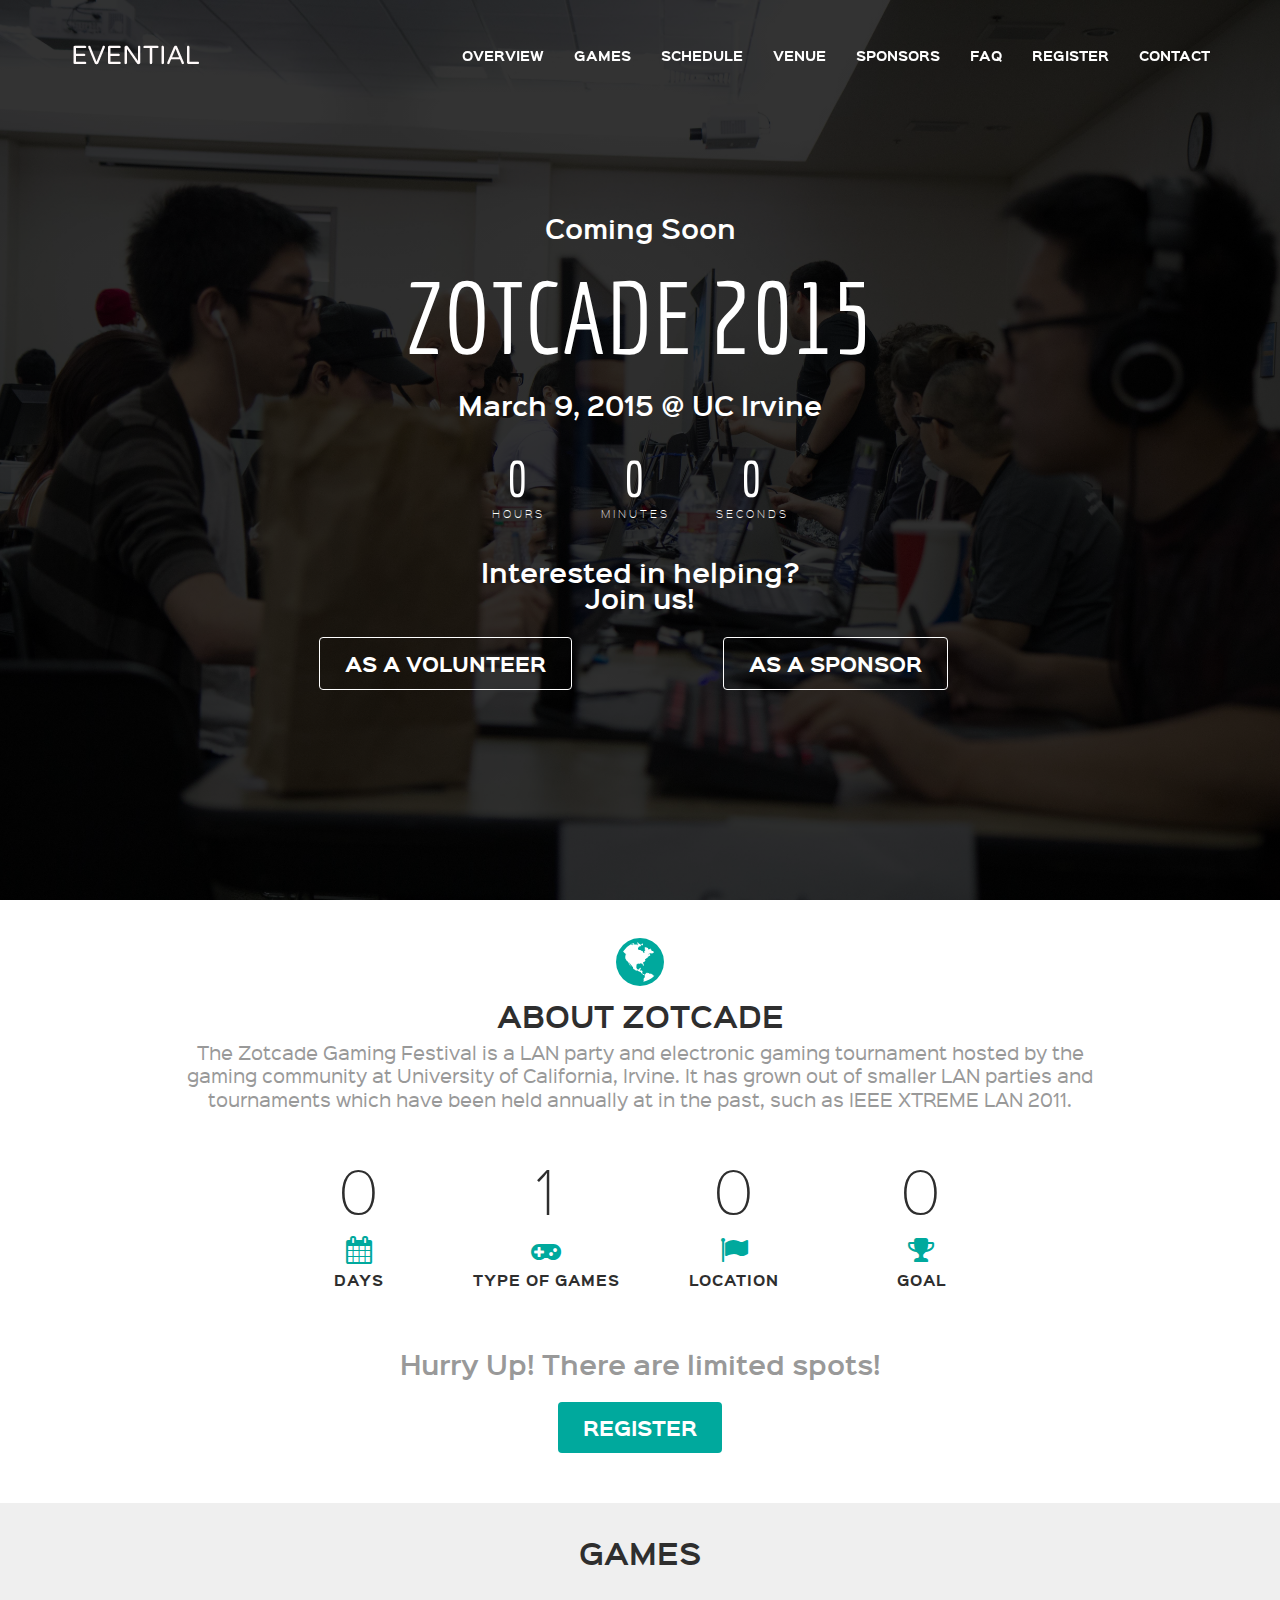
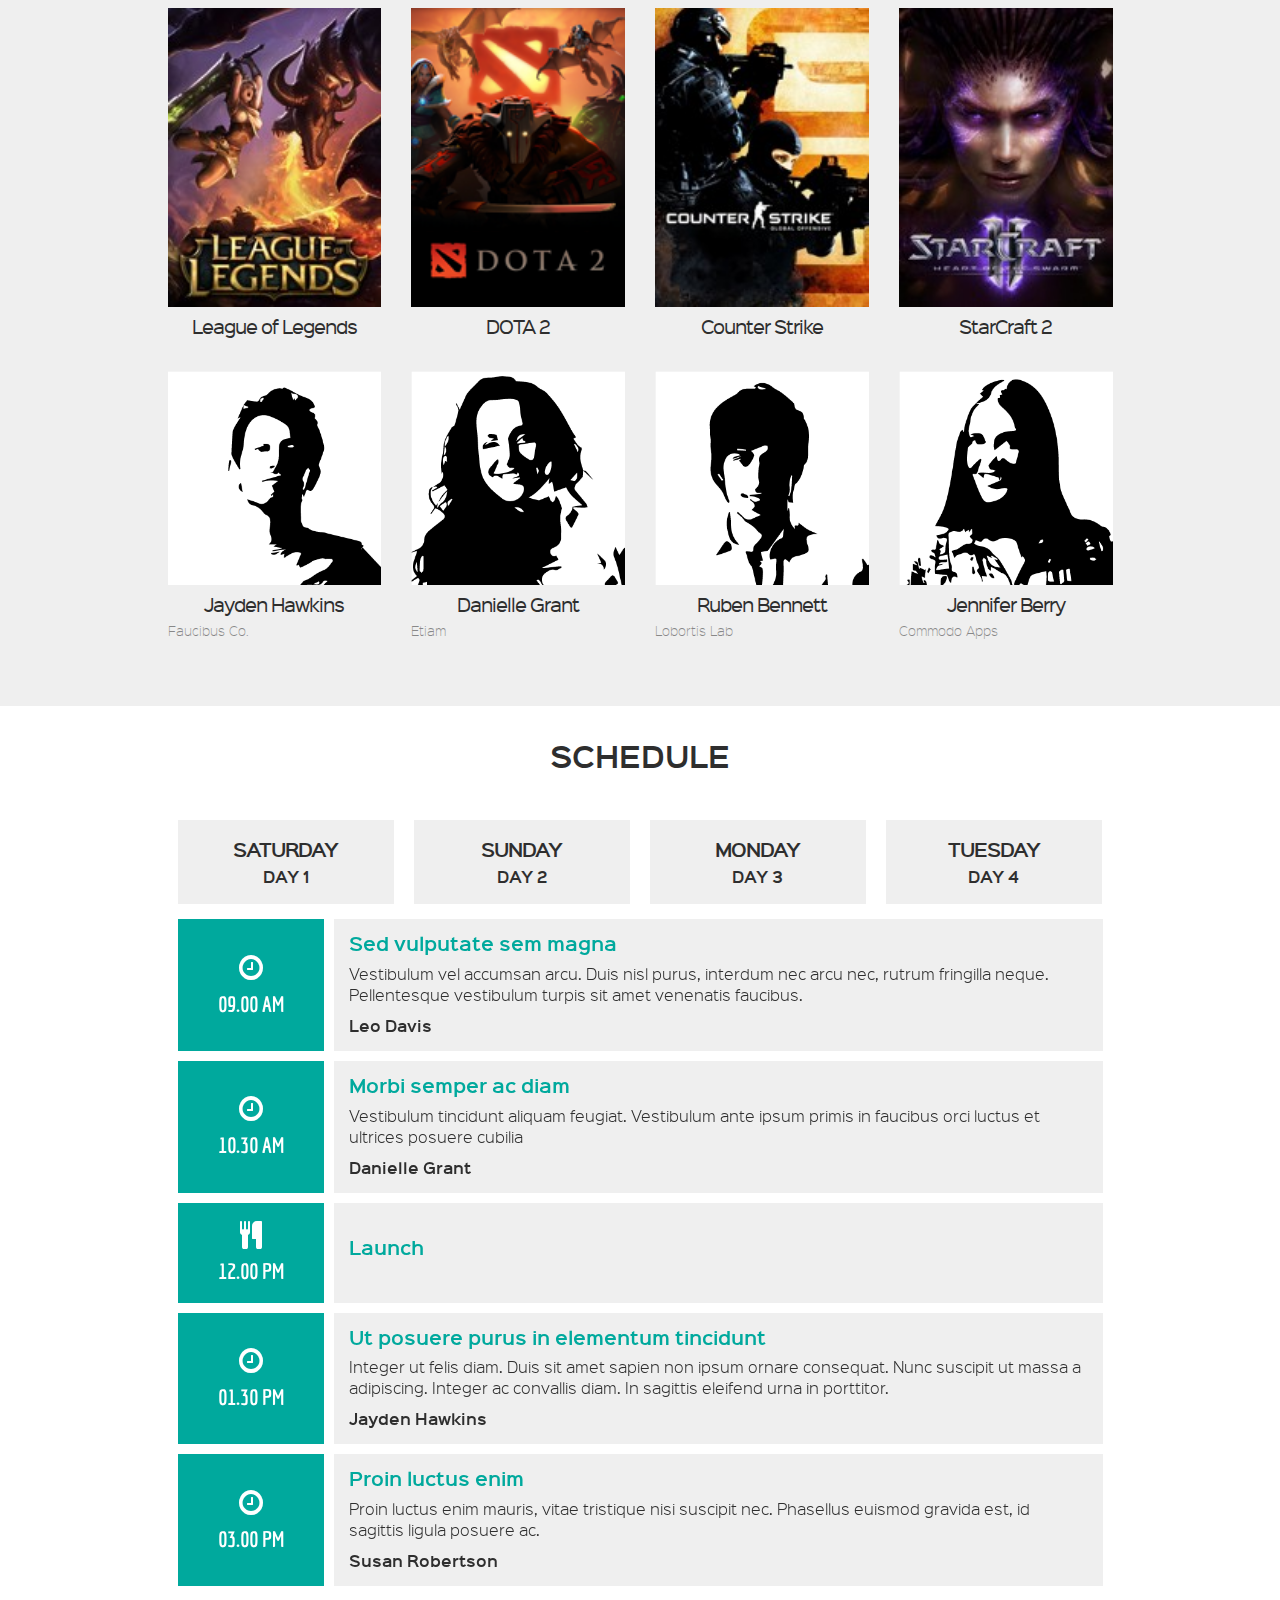
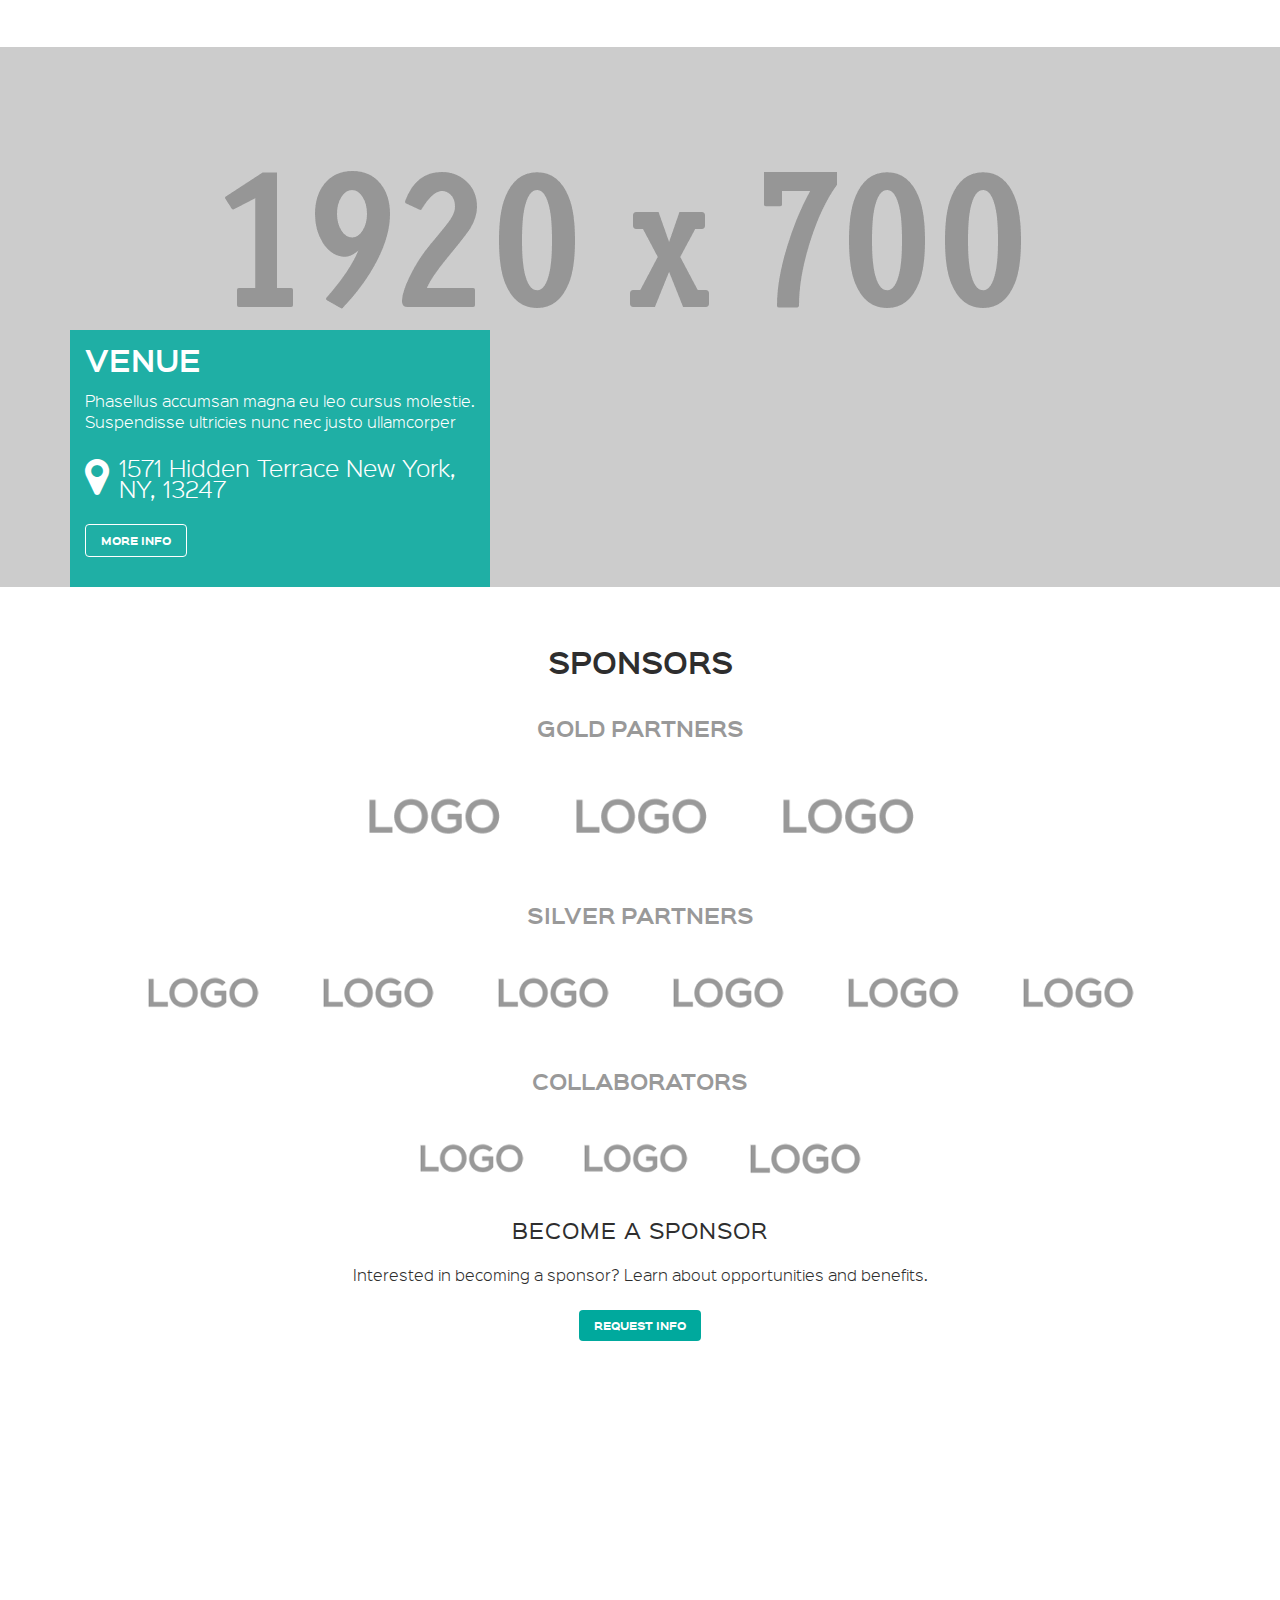
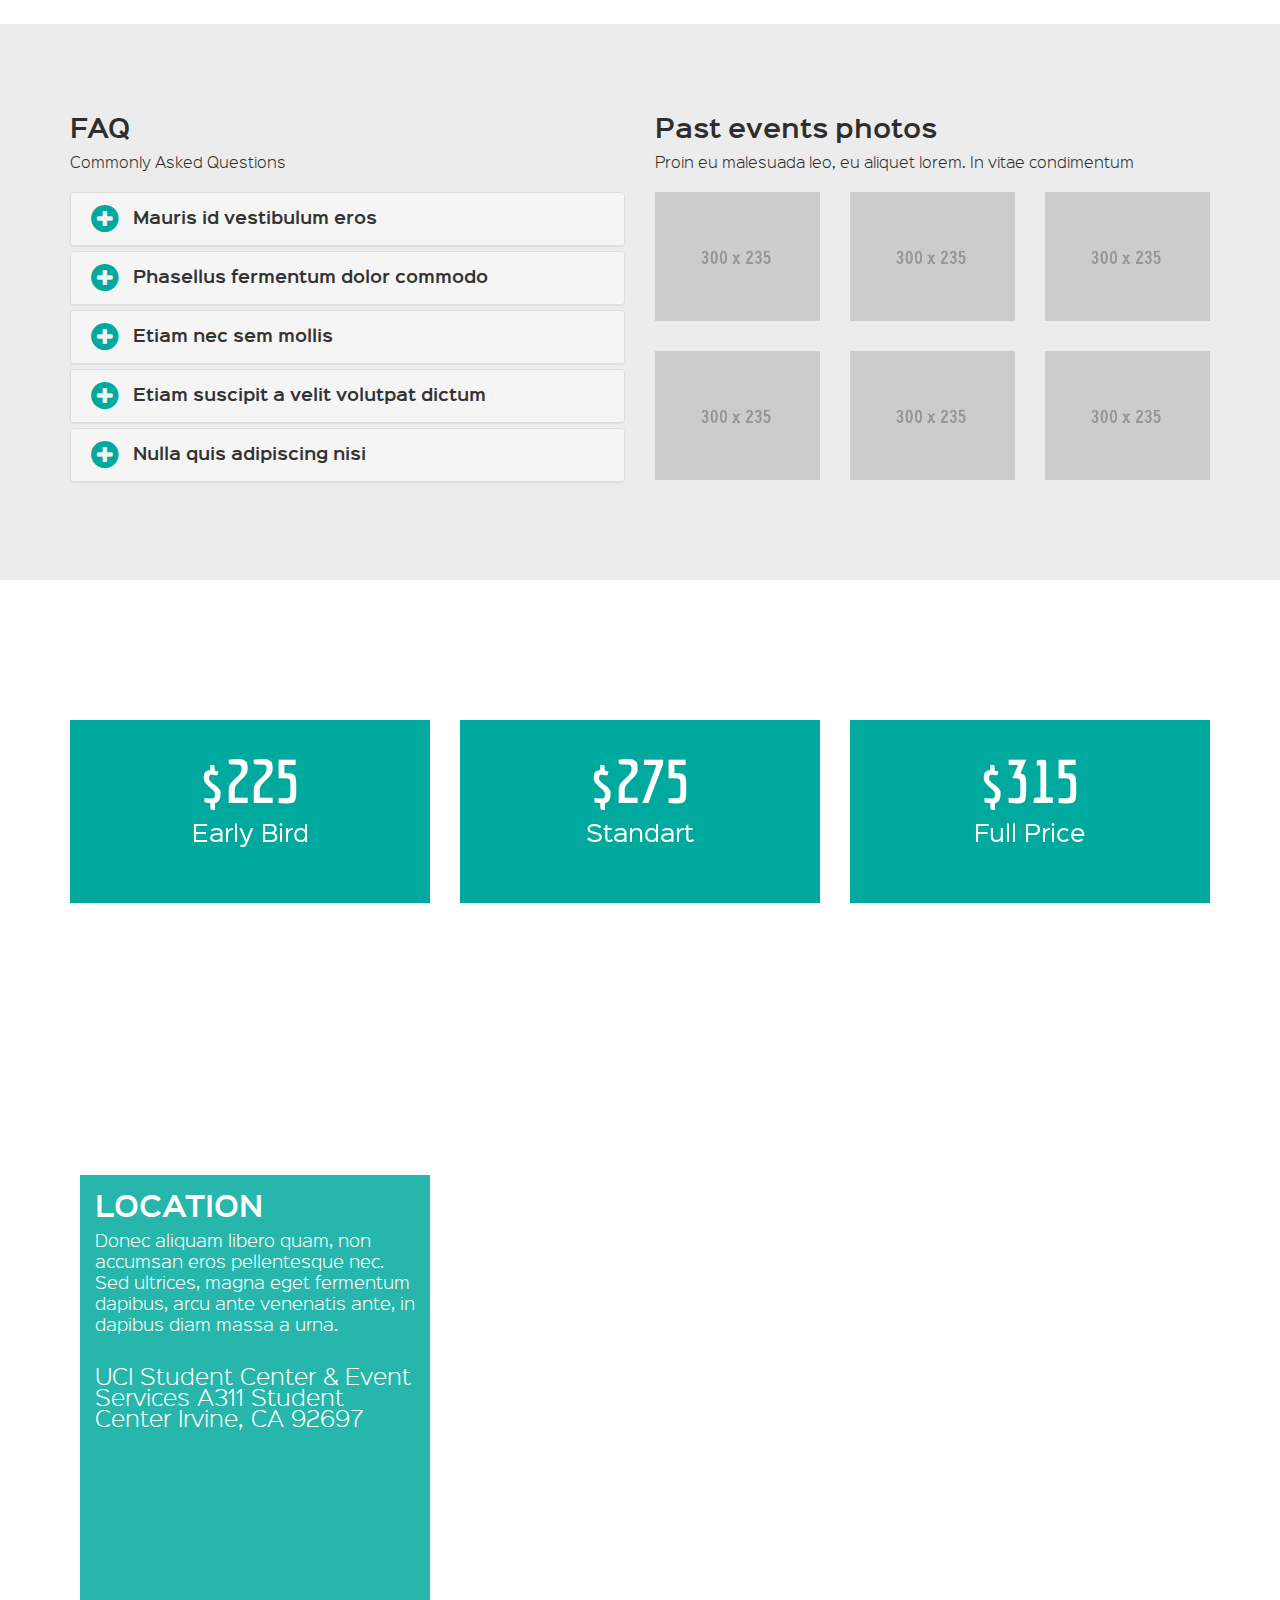
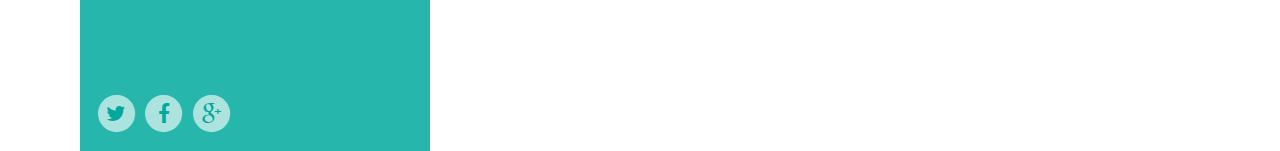
==== commit 44eafa35: "changed overview, added games section" ====
--- a/HTML/index.html
+++ b/HTML/index.html
@@ -5,7 +5,7 @@
 <!--[if gt IE 8]><!--> <html class="no-js"> <!--<![endif]-->
 	<head>
     	
-        <title>UCI | Zotcade 2014</title>
+        <title>UCI | Zotcade 2015</title>
         
         <meta charset="utf-8">
         <meta http-equiv="X-UA-Compatible" content="IE=edge,chrome=1">
@@ -67,7 +67,7 @@
             <div class="collapse navbar-collapse" id="nav">
               <ul class="nav navbar-nav navbar-right uppercase">
                 <li><a data-scroll href="#overview">overview</a></li>
-                <li><a data-scroll href="#speakers">Speakers</a></li>
+                <li><a data-scroll href="#speakers">Games</a></li>
                 <li><a data-scroll href="#schedule">Schedule</a></li>
                 <li><a data-scroll href="#venue">Venue</a></li>
                 <li><a data-scroll href="#sponsors">Sponsors</a></li>
@@ -86,8 +86,8 @@
                     <div class="row">
                     	<div class="col-lg-8 col-lg-offset-2 text-center">
                             <h3>Coming Soon</h3>
-                        	<h1 class="uppercase">Zotcade 2014</h1>
-                            <h3>March 9, 2014 @ UC Irvine</h3>
+                        	<h1 class="uppercase">Zotcade 2015</h1>
+                            <h3>March 9, 2015 @ UC Irvine</h3>
                         </div>
                         
                         <div class="col-md-4 col-lg-4 col-md-offset-4  text-center">
@@ -116,8 +116,8 @@
             	<div class="row">
                 	<div class="col-lg-10 col-lg-offset-1 text-center">
                     	<i class="fa fa-4x fa-globe"></i>
-                    	<h2 class="uppercase">about conference</h2>
-                        <p class="lead">Suspendisse potenti. Donec id magna id mauris volutpat aliquet.<br>Etiam mollis mi id tortor venenatis porta. In purus dolor, venenatis nec justo et, placerat semper neque. Aliquam purus dolor, elementum vitae ornare quis, aliquet sed lacus.</p>
+                    	<h2 class="uppercase">about Zotcade</h2>
+                        <p class="lead">The Zotcade Gaming Festival is a LAN party and electronic gaming tournament hosted by the gaming community at University of California, Irvine. It has grown out of smaller LAN parties and tournaments which have been held annually at in the past, such as IEEE XTREME LAN 2011.</p>
                     </div>
                     
                     
@@ -126,38 +126,46 @@
                         <div class="col-lg-8 col-lg-offset-2 text-center">
                             <div class="row">
                             
+                            <!--
                                 <div class="fact col-xs-6 col-md-3 col-lg-3">
-                                    <p class="timer" data-to="575" data-speed="10000"></p>
+                                    <p class="timer" data-to="100" data-speed="10000" ></p>
                                     <i class="fa fa-2x fa-users"></i>
                                     <p>participants</p>
-                                    
+                            -->
+
                                 </div>
                             
                                 <div class="fact col-xs-6 col-md-3 col-lg-3">
-                                    <p class="timer" data-to="76" data-speed="10000"></p>
-                                    <i class="fa fa-2x fa-clock-o"></i>
-                                    <p>program</p>
+                                    <p class="timer" data-to="3" data-speed="10000"></p>
+                                    <i class="fa fa-2x fa-calendar"></i>
+                                    <p>Days</p>
                                 </div>
                             
                                 <div class="fact col-xs-6 col-md-3 col-lg-3">
-                                    <p class="timer" data-to="28" data-speed="10000"></p>
-                                    <i class="fa fa-2x fa-power-off"></i>
-                                    <p>sessions</p>
+                                    <p class="timer" data-to="12" data-speed="10000"></p>
+                                    <i class="fa fa-2x fa-gamepad"></i>
+                                    <p>Type of Games</p>
                                 </div>
                             
                                 <div class="fact col-xs-6 col-md-3 col-lg-3">
-                                    <p class="timer" data-to="49" data-speed="10000"></p>
-                                    <i class="fa fa-2x fa-microphone"></i>
-                                    <p>speaker</p>
-                                </div>
-                                
+                                    <p class="timer" data-to="1" data-speed="10000"></p>
+                                    <i class="fa fa-2x fa-flag"></i>
+                                    <p>Location</p>
+                                </div>
+
+                                <div class="fact col-xs-6 col-md-3 col-lg-3">
+                                    <p class="timer" data-to="1" data-speed="10000"></p>
+                                    <i class="fa fa-2x fa fa-trophy"></i>
+                                    <p>Goal</p>
+                                </div>
+                               
                             </div>
                         </div>
                     </div>
                     
                     
                     <div class="col-lg-8 col-lg-offset-2 text-center">
-                    	<h3>Hurry Up! Only <span class="timer" data-from="575" data-to="198" data-speed="10000"></span> seats</h3>
+                    	<h3>Hurry Up! There are limited spots!</h3>
                     	<a class="button button-big button-dark" data-scroll href="#register">register</a>
                     </div>
                    
@@ -170,17 +178,17 @@
         	<div class="container">
             	<div class="row">
                 	<div class="col-lg-10 col-lg-offset-1">
-                    	<h2 class="uppercase text-center">speakers</h2>
+                    	<h2 class="uppercase text-center">Games</h2>
                         
                         <div class="row">
                         	
                             <!-- speaker 1 -->
                         	<div class="speaker col-xs-12 col-sm-4 col-md-3 col-lg-3">
                                 <figure>
-                                    <img class="img-responsive" src="img/speaker1.png" alt="">
+                                    <img class="img-responsive" src="img/league.jpg" alt="">
                                 	<figcaption>
-                                    	<h4>Bryan Spencer</h4> 
-                                        <p>Aliquam ut laoreet velit. Proin orci est, vulputate aliquam eu, tincidunt laoreet lorem.</p>
+                                    	<h4>League of Legends</h4> 
+                                        <p>Description goes here</p>
                                         <a class="speaker-detail" href="speaker-detail.html"><i class="fa fa-2x fa-external-link"></i></a>
                                         <div class="social">
                                         	<a href="#"><i class="fa fa-2x fa-facebook-square"></i></a>
@@ -189,17 +197,16 @@
                                     </figcaption>
                                 </figure>
                                 
-                                <h4>Bryan Spencer</h4>
-                                <span class="title">Interdum Co.</span>
+                                <h4>League of Legends</h4>
                             </div>
                             
                             <!-- speaker 2 -->
                             <div class="speaker col-xs-12 col-sm-4 col-md-3 col-lg-3">
                                 <figure>
-                                    <img class="img-responsive" src="img/speaker2.png" alt="">
+                                    <img class="img-responsive" src="img/dota2.jpg" alt="">
                                 	<figcaption>
-                                    	<h4>Susan Robertson</h4>
-                                        <p>Aliquam ut laoreet velit. Proin orci est, vulputate aliquam eu, tincidunt laoreet lorem.</p>
+                                    	<h4>DOTA 2</h4>
+                                        <p>Description here.</p>
                                         <a class="speaker-detail" href="speaker-detail.html"><i class="fa fa-2x fa-external-link"></i></a>
                                         <div class="social">
                                         	<a href="#"><i class="fa fa-2x fa-facebook-square"></i></a>
@@ -208,17 +215,17 @@
                                     </figcaption>
                                 </figure>
                                 
-                                <h4>Susan Robertson</h4>
-                                <span class="title">Sollicitudin.com</span>
+                                <h4>DOTA 2</h4>
+                                
                             </div>
                             
                             <!-- speaker 3 -->
                             <div class="speaker col-xs-12 col-sm-4 col-md-3 col-lg-3">
                                 <figure>
-                                    <img class="img-responsive" src="img/speaker3.png" alt="">
+                                    <img class="img-responsive" src="img/counterstrike.jpg" alt="">
                                 	<figcaption>
-                                    	<h4>Joann Foster</h4>
-                                        <p>Aliquam ut laoreet velit. Proin orci est, vulputate aliquam eu, tincidunt laoreet lorem.</p>
+                                    	<h4>Counter Strike</h4>
+                                        <p>Description here</p>
                                         <a class="speaker-detail" href="speaker-detail.html"><i class="fa fa-2x fa-external-link"></i></a>
                                         <div class="social">
                                         	<a href="#"><i class="fa fa-2x fa-facebook-square"></i></a>
@@ -227,17 +234,16 @@
                                     </figcaption>
                                 </figure>
                                 
-                                <h4>Joann Foster</h4>
-                                <span class="title">Founder, PULV</span>
+                                <h4>Counter Strike</h4>
                             </div>
                             
                             <!-- speaker 4 -->
                             <div class="speaker col-xs-12 col-sm-4 col-md-3 col-lg-3">
                                 <figure>
-                                    <img class="img-responsive" src="img/speaker4.png" alt="">
+                                    <img class="img-responsive" src="img/starcraft2.jpg" alt="">
                                 	<figcaption>
-                                    	<h4>Leo Davis</h4>
-                                        <p>Aliquam ut laoreet velit. Proin orci est, vulputate aliquam eu, tincidunt laoreet lorem.</p>
+                                    	<h4>StarCraft 2</h4>
+                                        <p>Description here.</p>
                                         <a class="speaker-detail" href="speaker-detail.html"><i class="fa fa-2x fa-external-link"></i></a>
                                         <div class="social">
                                         	<a href="#"><i class="fa fa-2x fa-facebook-square"></i></a>
@@ -246,8 +252,8 @@
                                     </figcaption>
                                 </figure>
                                 
-                                <h4>Leo Davis</h4>
-                                <span class="title">fermentum.net</span>
+                                <h4>StarCraft 2</h4>
+                                
                             </div>
                             
                             <!-- speaker 5 -->
@@ -702,7 +708,7 @@
                     </div>
                 </div>
             </div>
-            
+            <!--
             <div class="container">
             	<div class="row">
                 	<div class="col-lg-12">
@@ -727,10 +733,13 @@
                         <p>Sed commodo vitae enim elementum dictum. Aliquam at fermentum quam, et convallis odio. Sed in sem sagittis, pharetra purus in, ullamcorper neque. Quisque gravida dignissim eros, vitae imperdiet eros tempus ac. Maecenas in ipsum cursus, placerat augue quis, tristique purus. Vivamus eget eros nec mi vulputate semper sagittis quis dui. </p>
                     </div>
                 </div>
-            </div>           
+            </div> 
+            -->          
         </section>
         
+        
         <!-- TESTIMONIAL -->
+        <!--!
         <section id="testimonial" >
         	<div class="container">
             	<div class="row">
@@ -766,7 +775,8 @@
                 </div>
             </div>
         </section>
-        
+        -->
+
         <!-- SPONSORS -->
         <section id="sponsors">
         	<div class="container">
@@ -792,7 +802,7 @@
                             <img class="img-responsive" src="img/logo_09.png" alt="logo">
                         </div>
                         
-                        <h3 class="uppercase">community partners</h3>
+                        <h3 class="uppercase">Collaborators</h3>
                         <div class="sponsor-slider">
                             <img class="img-responsive" src="img/logo_10.png" alt="logo">
                             <img class="img-responsive" src="img/logo_11.png" alt="logo">
@@ -802,6 +812,7 @@
                         <p class="lead uppercase">Become a sponsor</p>
                         <p>Interested in becoming a sponsor? Learn about opportunities and benefits.</p>
                         <a class="button button-dark" href="#">request info</a>
+
                     </div>
                     
                     
@@ -838,15 +849,15 @@
                     <div class="col-md-6 col-lg-6">
                         <div class="panel-group" id="faq">
                           <h3 class="uppercase">faq</h3>
-                          <p>Suspendisse mattis tempus erat, ac aliquam lectus</p>
+                          <p>Commonly Asked Questions</p>
                           
                           <div class="panel panel-default">
                             <div class="panel-heading">
-                              <h4 class="panel-title">
+                              <h3 class="panel-title">
                                 <a data-toggle="collapse" data-parent="#faq" href="#collapseOne" class="collapsed">
                                   <i class="fa fa-2x fa-plus-circle"></i> Mauris id vestibulum eros
                                 </a>
-                              </h4>
+                              </h3>
                             </div>
                             <div id="collapseOne" class="panel-collapse collapse" style="height: 0px;">
                               <div class="panel-body">
@@ -857,11 +868,11 @@
                           
                           <div class="panel panel-default">
                             <div class="panel-heading">
-                              <h4 class="panel-title">
+                              <h3 class="panel-title">
                                 <a data-toggle="collapse" data-parent="#faq" href="#collapseTwo" class="collapsed">
                                   <i class="fa fa-2x fa-plus-circle"></i> Phasellus fermentum dolor commodo
                                 </a>
-                              </h4>
+                              </h3>
                             </div>
                             <div id="collapseTwo" class="panel-collapse collapse">
                               <div class="panel-body">
@@ -872,11 +883,11 @@
                           
                           <div class="panel panel-default">
                             <div class="panel-heading">
-                              <h4 class="panel-title">
+                              <h3 class="panel-title">
                                 <a data-toggle="collapse" data-parent="#faq" href="#collapseThree" class="collapsed">
                                   <i class="fa fa-2x fa-plus-circle"></i> Etiam nec sem mollis
                                 </a>
-                              </h4>
+                              </h3>
                             </div>
                             <div id="collapseThree" class="panel-collapse collapse">
                               <div class="panel-body">
@@ -887,11 +898,11 @@
                           
                           <div class="panel panel-default">
                             <div class="panel-heading">
-                              <h4 class="panel-title">
+                              <h3 class="panel-title">
                                 <a data-toggle="collapse" data-parent="#faq" href="#collapseFour" class="collapsed">
                                   <i class="fa fa-2x fa-plus-circle"></i> Etiam suscipit a velit volutpat dictum
                                 </a>
-                              </h4>
+                              </h3>
                             </div>
                             <div id="collapseFour" class="panel-collapse collapse">
                               <div class="panel-body">
@@ -902,11 +913,11 @@
                           
                           <div class="panel panel-default">
                             <div class="panel-heading">
-                              <h4 class="panel-title">
+                              <h3 class="panel-title">
                                 <a data-toggle="collapse" data-parent="#faq" href="#collapseFive" class="collapsed">
                                   <i class="fa fa-2x fa-plus-circle"></i> Nulla quis adipiscing nisi
                                 </a>
-                              </h4>
+                              </h3>
                             </div>
                             <div id="collapseFive" class="panel-collapse collapse">
                               <div class="panel-body">
@@ -937,6 +948,7 @@
         </section>
 
         <!-- REGISTER -->
+       
         <div id="register">
         	<div class="container">
             	<div class="row">
@@ -1019,6 +1031,7 @@
             </div>
         </div>
         
+
 		<!-- CONTACT -->
         <div id="contact">
         	
@@ -1029,12 +1042,14 @@
             	<div class="row">
                 	<div class="col-md-4 col-lg-4">
                     	<div class="contact">
-                        	<h2 class="uppercase">contact</h2>
+                        	<h2 class="uppercase">Location</h2>
                             <p>Donec aliquam libero quam, non accumsan eros pellentesque nec. Sed ultrices, magna eget fermentum dapibus, arcu ante venenatis ante, in dapibus diam massa a urna. </p>
                         	
                         	<p class="address">
-                            1571 Hidden Terrace New York, NY, 13247<br><br>
-                            (917) 600-4570</p>
+                                UCI Student Center & Event Services
+                                A311 Student Center
+                                Irvine, CA 92697
+                            </p>
                         
                         	<div class="social">
                                 <a href="#">
--- a/HTML/css/main.css
+++ b/HTML/css/main.css
@@ -113,7 +113,8 @@
 	font-family:'sinkin_sans400_regular';
 	font-size:17px;
 	letter-spacing:-1px;
-	margin-bottom:5px;	
+	margin-bottom:5px;
+	text-align: center;	
 }
 
 .lead {
@@ -453,7 +454,7 @@
 /* VENUE */
 
 #venue {
-	padding:0 0 80px 0;
+	padding:0 0 10px 0;
 }
 
 .venue {
@@ -722,6 +723,7 @@
 	max-width:none!important;
 	background:none!important
 }
+
 
 .social {
 	margin:10px 0;
